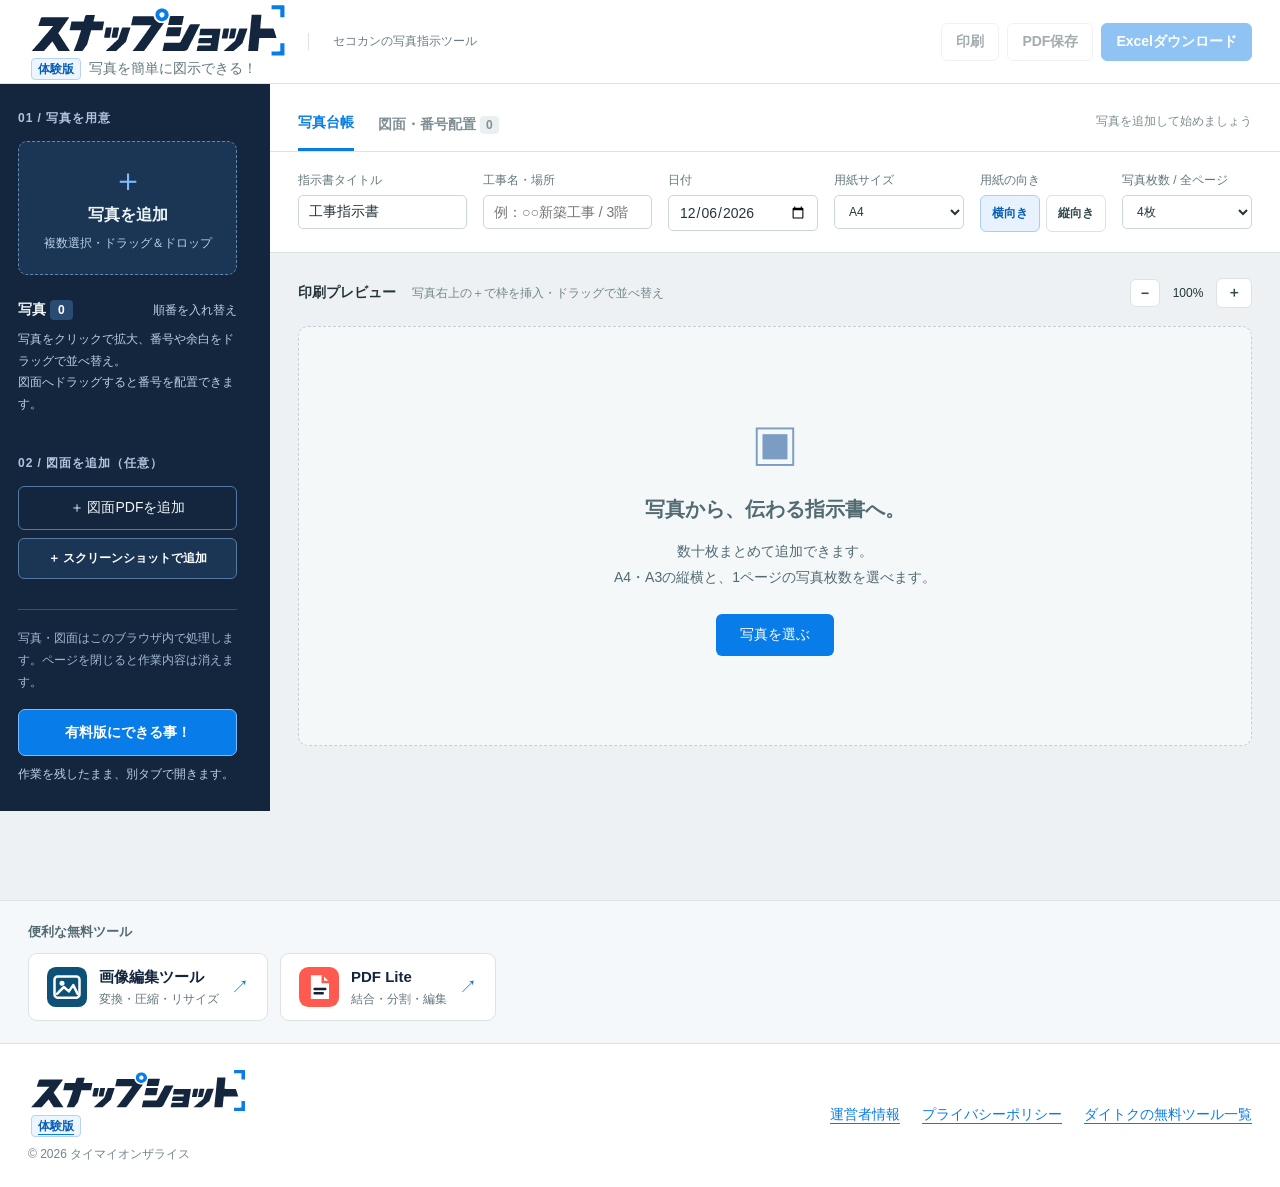
==== index.html @ c5823923 "Add shape preserving rectangle resize in trial photo editor" ====
<!doctype html><html lang="ja"><head><meta charset="UTF-8"><meta name="viewport" content="width=device-width,initial-scale=1"><title>スナップショット体験版 | 写真を簡単に図示できる！</title><meta name="description" content="写真を並べてコメントを記入。図面に写真番号を配置して、現場指示書を印刷・PDF・Excel出力。"><link rel="icon" type="image/svg+xml" href="assets/snapshot-icon.svg?v=20261009"><meta name="theme-color" content="#14263d"><link rel="stylesheet" href="style.css?v=20261116-fixed-shape"><link rel="stylesheet" href="tools-footer.css?v=20261015-tools-links"><link rel="stylesheet" href="shape-fill.css?v=20261016-fill"><script defer src="analytics.js?v=20261031"></script></head><body>
<header><a class="brand-link" href="index.html" aria-label="スナップショット体験版 ホーム"><span class="brand"><img class="brand-logo" src="assets/snapshot-logo.svg" alt="スナップショット" width="260" height="54"><span class="brand-meta"><span class="trial-badge">体験版</span><small>写真を簡単に図示できる！</small></span></span></a><span class="free">セコカンの写真指示ツール</span><div class="exports"><button id="print">印刷</button><button id="pdf-export">PDF保存</button><button id="excel-export" class="primary">Excelダウンロード</button></div></header>
<div class="shell"><aside><div class="step-label">01 / 写真を用意</div><label class="upload"><span class="upload-icon">＋</span><strong>写真を追加</strong><small>複数選択・ドラッグ＆ドロップ</small><input id="photos-input" type="file" accept="image/*" multiple></label><div class="sidebar-line"><strong>写真 <span id="photo-count">0</span></strong><span>順番を入れ替え</span></div><p class="hint">写真をクリックで拡大、番号や余白をドラッグで並べ替え。<br>図面へドラッグすると番号を配置できます。</p><div id="photo-list" class="photo-list"></div><div class="step-label drawing-label">02 / 図面を追加（任意）</div><label class="pdf-upload">＋ 図面PDFを追加<input id="pdf-input" type="file" accept="application/pdf,.pdf" multiple></label><button type="button" id="add-screenshot" class="screenshot-import-button">＋ スクリーンショットで追加</button><div id="drawing-list"></div><p class="privacy">写真・図面はこのブラウザ内で処理します。ページを閉じると作業内容は消えます。</p><div class="paid-sidebar"><a class="paid-link" href="paid.html" target="_blank" rel="noopener" aria-label="有料版にできる事！ 別タブで開きます">有料版にできる事！</a><small>作業を残したまま、別タブで開きます。</small></div></aside>
<main><div class="workspace-top"><div class="tabs"><button class="active" id="tab-photos">写真台帳</button><button id="tab-drawing">図面・番号配置 <span id="drawing-count">0</span></button></div><span id="summary">写真を追加して始めましょう</span></div>
<div class="settings"><label>指示書タイトル<input id="title" value="工事指示書" maxlength="80"></label><label>工事名・場所<input id="project" placeholder="例：○○新築工事 / 3階" maxlength="100"></label><label class="date-field">日付<input id="date" type="date"></label><label class="paper-size-field">用紙サイズ<select id="paper-size"><option value="A4" selected>A4</option><option value="A3">A3</option></select></label><div class="orientation"><span>用紙の向き</span><div><button class="active" data-orientation="landscape">横向き</button><button data-orientation="portrait">縦向き</button></div></div><label class="photo-count-field">写真枚数 / 全ページ<select id="photos-per-page"><option value="1">1枚</option><option value="2">2枚</option><option value="3">3枚</option><option value="4" selected>4枚</option><option value="5">5枚</option><option value="6">6枚</option><option value="7">7枚</option><option value="8">8枚</option><option value="9">9枚</option><option value="10">10枚</option><option value="11">11枚</option><option value="12">12枚</option><option value="13">13枚</option><option value="14">14枚</option><option value="15">15枚</option><option value="16">16枚</option><option value="17">17枚</option><option value="18">18枚</option><option value="19">19枚</option><option value="20">20枚</option></select></label></div>
<section id="photo-workspace"><div class="paper-heading"><strong>印刷プレビュー</strong><span>写真右上の＋で枠を挿入・ドラッグで並べ替え</span><div class="zoom"><button id="zoom-out" aria-label="縮小">−</button><span id="zoom-label">100%</span><button id="zoom-in" aria-label="拡大">＋</button></div></div><div id="papers"></div><section id="comment-summary" class="comment-summary" hidden><div class="comment-summary-title"><h2>写真番号とコメント一覧</h2><span><b id="comment-total">0</b>件 · 印刷・PDF・Excelにも追加されます</span></div><table><thead><tr><th>写真番号</th><th>コメント・指示内容</th><th>配置先図面</th></tr></thead><tbody id="comment-rows"></tbody></table></section></section>
<section id="drawing-workspace" hidden><div class="drawing-tools"><label>図面<select id="drawing-select"></select></label><button type="button" id="drawing-rename">図面名を変更</button><label>色<input type="color" id="color" value="#e44838"></label><label>線幅<select id="stroke"><option value="3">細</option><option value="6" selected>中</option><option value="12">太</option></select></label><div id="tools"><button class="active" data-tool="select">選択・移動</button><button data-tool="number">写真番号</button><button data-tool="number-pin">番号の先端を伸ばす</button><button data-tool="marker">マーカー</button><button data-tool="line">線</button><button data-tool="rect">四角</button><button data-tool="circle">丸</button><button data-tool="text">文字</button><button data-tool="symbol">記号</button></div><label>矢印の先端<select id="arrow-head-size"><option value="small" selected>小</option><option value="medium">中</option><option value="large">大</option></select></label><button id="number-pin-clear" disabled>番号を丸に戻す</button><label>番号サイズ<select id="number-size"><option value="small" selected>小</option><option value="medium">中</option><option value="large">大</option><option value="xlarge">特大</option></select></label><button id="number-size-all" title="この図面の写真番号をすべて選んだサイズと線幅に変更">番号を一括変更</button><button id="rotate-left" title="図面を左に90度回転">↶ 左90°</button><button id="rotate-right" title="図面を右に90度回転">↷ 右90°</button><button id="undo" title="Ctrl+Z">戻す</button><button id="redo" title="Ctrl+Shift+Z">やり直す</button><button id="delete-annotation">選択を削除</button><div class="zoom"><button id="drawing-zoom-out">−</button><span id="drawing-zoom-label">100%</span><button id="drawing-zoom-in">＋</button></div></div><div class="annotation-options"><span id="shape-fill-options" class="shape-fill-options" hidden><label><input id="shape-fill" type="checkbox"> 塗りつぶし（線と同じ色）</label><label>不透明度 <input id="shape-fill-opacity" type="range" min="0" max="100" value="35" step="1"><output id="shape-fill-opacity-value">35%</output></label></span><label id="line-style-label" hidden>線の種類<select id="line-style"><option value="plain">実線</option><option value="arrow" selected>矢印</option><option value="double-arrow">両矢印</option><option value="dots">両端●</option><option value="dashed">点線</option><option value="dashed-arrow">点線矢印</option></select></label><label id="number-option">写真番号<select id="number-select"></select></label><label id="text-option" hidden>文字<input id="annotation-text" placeholder="ここに文字を入力" maxlength="200"></label><label id="symbol-option" hidden>記号<select id="symbol-select"><option>○</option><option>×</option><option>△</option><option>✓</option><option>！</option></select></label><span id="tool-hint">左の写真を図面へドラッグすると番号を配置できます。</span></div><div id="drawing-container"><div class="empty drawing-empty"><span>▧</span><h2>図面と写真をつなぐ</h2><p>PDFを追加すると、写真番号や注記を図面に配置できます。</p><label class="primary inline-upload">図面PDFを追加<input id="pdf-input-empty" type="file" accept="application/pdf,.pdf" multiple></label></div></div></section>
</main></div><section class="related-tools" aria-label="便利な無料ツール"><p class="related-tools-title">便利な無料ツール</p><nav aria-label="画像・PDFツール"><a class="related-tool-link" href="https://noguchi092.github.io/image-tools/" target="_blank" rel="noopener" aria-label="画像編集ツールを別タブで開く"><img src="assets/image-tools-icon.svg" alt="" width="40" height="40"><span><strong>画像編集ツール</strong><small>変換・圧縮・リサイズ</small></span><span class="related-tool-arrow" aria-hidden="true">↗</span></a><a class="related-tool-link" href="https://noguchi092.github.io/pdf-lite/" target="_blank" rel="noopener" aria-label="PDFライトを別タブで開く"><img src="assets/pdf-lite-icon.svg" alt="" width="40" height="40"><span><strong>PDF Lite</strong><small>結合・分割・編集</small></span><span class="related-tool-arrow" aria-hidden="true">↗</span></a></nav></section><footer class="site-footer"><div class="footer-brand"><a class="brand-link" href="index.html" aria-label="スナップショット体験版 ホーム"><span class="brand"><img class="brand-logo" src="assets/snapshot-logo.svg" alt="スナップショット" width="220" height="46"><span class="brand-meta"><span class="trial-badge">体験版</span></span></span></a><small>© 2026 タイマイオンザライス</small></div><nav aria-label="フッターメニュー"><a href="operator.html">運営者情報</a><a href="privacy.html">プライバシーポリシー</a><a href="https://daitoku-inc.com/free-tools.html">ダイトクの無料ツール一覧</a></nav></footer><div id="status" role="status" aria-live="polite"></div><div id="busy" hidden><div><span class="spinner"></span><strong id="busy-text">処理中…</strong></div></div><script src="vendor/jszip.min.js"></script><script src="vendor/pdf-lib.min.js"></script><script type="module" src="app.js?v=20261116-fixed-shape"></script></body></html>
---- style.css ----
:root{font-family:-apple-system,BlinkMacSystemFont,"Segoe UI","Noto Sans JP",sans-serif;color:#24353a;background:#edf1f3;font-size:16px;--blue:#087ce8;--line:#dbe3e5}*{box-sizing:border-box}body{margin:0}button,input,select,textarea{font:inherit}button,label.upload,label.pdf-upload{cursor:pointer}button{border:1px solid var(--line);background:white;border-radius:6px;padding:9px 14px;color:#34494e;font-size:.875rem;font-weight:600;white-space:nowrap}button:hover{border-color:var(--blue);background:#f0f6ff}button:disabled{opacity:.45;cursor:default}.primary{background:var(--blue);color:white;border-color:var(--blue)}.primary:hover{background:#0666c1;color:white}button.active{background:#e8f2ff;color:#075eb4;border-color:#a8cef7}input,select{border:1px solid #ccd7da;border-radius:5px;padding:8px 10px;min-width:0;background:white;color:#24353a}input:focus,textarea:focus,select:focus{outline:2px solid #087ce8;outline-offset:1px}header{height:84px;background:white;border-bottom:1px solid var(--line);display:flex;align-items:center;padding:0 28px;gap:24px}.brand{display:flex;gap:12px;align-items:center;font-size:1.25rem;font-weight:800;white-space:nowrap}.brand small{display:block;font-size:.75rem;color:#7a8a8e;font-weight:500;margin-top:3px;letter-spacing:.1em}.brand-icon{font-size:2.25rem;color:var(--blue)}.free{font-size:.75rem;color:#687d83;border-left:1px solid var(--line);padding-left:24px}.exports{margin-left:auto;display:flex;gap:8px}.shell{display:grid;grid-template-columns:270px minmax(0,1fr);min-height:calc(100vh - 84px)}aside{background:#14263d;color:#ecf5f6;padding:26px 18px}.step-label{font-size:.75rem;letter-spacing:.08em;color:#afc5df;margin-bottom:14px;font-weight:700}.upload{border:1px dashed #6586ae;display:flex;flex-direction:column;align-items:center;padding:22px 10px;border-radius:9px;background:#1b3554;gap:9px}.upload:hover,.upload.dragover{background:#254d77;border-color:#7ebaff}.upload-icon{font-size:2rem;line-height:1;color:#7ebaff}.upload small{font-size:.75rem;color:#bad0e8}input[type=file]{display:none}.sidebar-line{display:flex;align-items:center;justify-content:space-between;margin-top:26px;font-size:.875rem}.sidebar-line span{font-size:.75rem;color:#bad0e8}#photo-count{background:#2b4c72;padding:3px 8px;border-radius:4px;color:#fff}.hint{font-size:.75rem;line-height:1.8;color:#bad0e8;margin:10px 0 14px}.photo-list{display:flex;flex-direction:column;gap:8px;max-height:48vh;overflow:auto}.thumb{display:grid;grid-template-columns:24px 64px 1fr;gap:9px;align-items:center;padding:8px;background:#1c3655;border:1px solid #36577e;border-radius:7px;cursor:grab}.thumb.over{border:2px solid #7ebaff;padding:7px}.thumb.dragging{opacity:.4}.thumb img{width:64px;height:47px;object-fit:cover;border-radius:3px}.thumb-number{font-size:.875rem;font-weight:800;color:#8bc3ff;text-align:center}.thumb-name{font-size:.75rem;overflow:hidden;text-overflow:ellipsis;white-space:nowrap;max-width:98px}.thumb-actions{display:flex;gap:2px;margin-top:6px}.thumb-actions button{padding:1px 5px;border:0;background:#335a85;color:#fff;font-size:.75rem;border-radius:3px}.drawing-label{margin-top:26px}.pdf-upload{display:block;border:1px solid #5579a3;padding:12px;text-align:center;border-radius:6px;font-size:.875rem}#drawing-list{margin-top:10px}.drawing-item{display:flex;align-items:center;gap:6px;margin:8px 0;font-size:.75rem}.drawing-item span{flex:1;overflow:hidden;text-overflow:ellipsis;white-space:nowrap}.drawing-item button{font-size:.75rem;padding:3px 7px;background:#2b4c72;color:#fff;border:0}.privacy{border-top:1px solid #345171;padding-top:18px;color:#a1b9d5;font-size:.75rem;line-height:1.8;margin-top:30px}main{min-width:0}.workspace-top{padding:18px 28px 0;background:#fff;display:flex;align-items:center;justify-content:space-between;border-bottom:1px solid var(--line)}.tabs{display:flex;gap:24px}.tabs button{padding:12px 0 16px;border:0;border-radius:0;color:#819095;background:transparent}.tabs button.active{color:var(--blue);border-bottom:3px solid var(--blue)}.tabs span{background:#eaf0f1;border-radius:4px;padding:2px 6px;font-size:.75rem}#summary{font-size:.75rem;color:#7c8d91;padding-bottom:10px}.settings{padding:20px 28px;background:white;display:flex;flex-wrap:wrap;gap:16px;border-bottom:1px solid var(--line)}.settings label{display:flex;flex-direction:column;gap:6px;font-size:.75rem;color:#63777d;flex:1;min-width:150px}.settings input{width:100%;font-size:.875rem}.settings .date-field{flex:.6}.orientation{font-size:.75rem;color:#63777d;display:flex;flex-direction:column;gap:6px}.orientation div{display:flex;gap:6px}.orientation button{font-size:.75rem;padding:9px 11px}.paper-heading{margin:25px 28px 18px;display:flex;align-items:center;gap:16px;font-size:.875rem}.paper-heading>span{font-size:.75rem;color:#71858b}.zoom{margin-left:auto;display:flex;align-items:center;gap:8px}.zoom button{padding:5px 10px}.zoom span{font-size:.75rem;min-width:40px;text-align:center}#papers{padding:0 28px 40px;overflow:auto}.paper-wrap{margin-bottom:26px;max-width:100%}.paper-meta{display:flex;justify-content:space-between;font-size:.75rem;color:#70838a;margin-bottom:8px}.paper{width:100%;aspect-ratio:297/210;background:white;box-shadow:0 3px 15px #12343e13;padding:3.2%;display:flex;flex-direction:column;border:1px solid #e1e6e8;container-type:inline-size}.paper.portrait{aspect-ratio:210/297;width:72%;margin:auto;padding:3.2%}.paper-title{font-size:2.1cqw;font-weight:700;color:#14263d;border-bottom:2px solid #294969;padding-bottom:1.5cqw;display:flex;align-items:center;justify-content:space-between;gap:8px}.paper-title small{font-size:1.2cqw;font-weight:400}.paper-sub{font-size:1.3cqw;color:#6d7b80;display:flex;justify-content:space-between;padding:1cqw 0 1.4cqw}.photo-grid{flex:1;min-height:0;display:grid;grid-template-columns:1fr 1fr;grid-template-rows:1fr 1fr;gap:1.8cqw}.photo-cell{border:1px solid #cad4d8;min-height:0;display:flex;flex-direction:column;overflow:hidden}.image-box{position:relative;flex:1;min-height:0;background:#f5f7f8;display:flex;align-items:center;justify-content:center}.image-box img{width:100%;height:100%;position:absolute;object-fit:contain}.badge{position:absolute;top:1cqw;left:1cqw;background:#087ce8;color:white;font-weight:700;font-size:1.5cqw;padding:.4cqw .8cqw;border-radius:3px;z-index:1}.comment{border:0;border-top:1px solid #d6dfe2;resize:none;width:100%;height:7.5cqw;flex-shrink:0;font-size:1.35cqw;padding:1cqw;line-height:1.65;color:#24353a;background:white;border-radius:0}.comment::placeholder{color:#acb8bc}.portrait .photo-grid{grid-template-columns:1fr;grid-template-rows:repeat(3,1fr);gap:2.5cqw}.portrait .photo-cell{flex-direction:row}.portrait .image-box{width:63%;flex:none}.portrait .comment{width:37%;height:100%;border-top:0;border-left:1px solid #d6dfe2;font-size:1.8cqw;padding:1.5cqw}.portrait .paper-title{font-size:2.9cqw}.portrait .paper-title small,.portrait .paper-sub{font-size:1.8cqw}.portrait .badge{font-size:2cqw}.paper-footer{font-size:1.05cqw;color:#87969b;display:flex;justify-content:space-between;padding-top:1cqw}.empty{min-height:420px;display:flex;flex-direction:column;justify-content:center;align-items:center;text-align:center;border:1px dashed #c1d0d4;border-radius:10px;background:#f5f8f9;color:#526a72;gap:8px;padding:28px}.empty>span{font-size:3rem;color:#7b9dc4}.empty h2{font-size:1.25rem;margin:8px}.empty p{font-size:.875rem;line-height:1.8;max-width:400px;margin:0 0 16px}.inline-upload{display:inline-block;border-radius:6px;font-size:.875rem;padding:12px 24px;cursor:pointer}.drawing-tools{padding:16px 24px;display:flex;align-items:center;flex-wrap:wrap;gap:8px;background:#f9fbfc;border-bottom:1px solid var(--line)}.drawing-tools label{font-size:.75rem;display:flex;gap:6px;align-items:center}.drawing-tools select{max-width:160px}.drawing-tools input[type=color]{width:38px;height:34px;padding:3px}#tools{display:flex;gap:4px;flex-wrap:wrap}#tools button{padding:8px 10px;font-size:.75rem}.annotation-options{padding:12px 24px;display:flex;align-items:center;gap:16px;background:white;font-size:.875rem}.annotation-options label{display:flex;align-items:center;gap:8px}.annotation-options [hidden]{display:none}.annotation-options span{color:#6e838a;font-size:.75rem}#drawing-container{padding:24px;overflow:auto;min-height:440px}.drawing-stage{position:relative;box-shadow:0 4px 20px #102e3a20;background:#fff;touch-action:none}.drawing-stage canvas{display:block;width:100%;height:100%}.drawing-stage svg{position:absolute;inset:0;width:100%;height:100%;touch-action:none}.annotation.selected{filter:drop-shadow(0 0 4px #09f)}#status{position:fixed;bottom:24px;left:50%;transform:translateX(-50%);background:#14263d;color:white;padding:12px 20px;border-radius:8px;box-shadow:0 4px 20px #0002;z-index:99;display:none;font-size:.875rem}#busy{position:fixed;inset:0;background:#14263d66;z-index:100;display:flex;align-items:center;justify-content:center}#busy[hidden]{display:none}#busy>div{padding:26px 38px;background:white;display:flex;align-items:center;gap:16px;border-radius:12px}.spinner{width:24px;height:24px;border:3px solid #dbeaff;border-top-color:#087ce8;border-radius:50%;animation:spin 1s linear infinite}@keyframes spin{to{transform:rotate(360deg)}}[hidden]{display:none!important}:focus-visible{outline:2px solid #087ce8;outline-offset:3px}@media(max-width:1100px){header{padding:0 18px;gap:10px}.free{display:none}.shell{grid-template-columns:220px minmax(0,1fr)}.workspace-top{padding-left:20px;padding-right:20px}#summary{display:none}.settings{padding:18px 20px}.paper-heading{margin-left:20px;margin-right:20px}.paper-heading>span{display:none}#papers{padding-left:20px;padding-right:20px}.thumb{grid-template-columns:20px 54px 1fr;gap:6px}.thumb img{width:54px}.thumb-name{max-width:74px}}@media(max-width:720px){header{height:auto;min-height:76px;flex-wrap:wrap;padding:14px 16px}.brand{font-size:1.1rem}.brand small{font-size:.75rem}.exports{width:100%;margin:0}.exports button{flex:1;font-size:.75rem;padding:10px 7px}.shell{display:block}aside{padding:18px}.step-label{margin-bottom:10px}.upload{padding:12px;display:grid;grid-template-columns:24px 1fr}.upload small{grid-column:2}.upload-icon{grid-row:1/3}.sidebar-line{margin-top:16px}.hint{margin-bottom:10px}.photo-list{flex-direction:row;overflow:auto;max-height:none}.thumb{display:block;min-width:100px;width:100px;position:relative}.thumb img{width:82px;height:58px}.thumb-number{position:absolute;top:8px;left:8px;background:#087ce8;color:white;min-width:22px;border-radius:3px}.thumb-name{max-width:82px;margin-top:6px}.drawing-label{margin-top:18px}.privacy{margin:14px 0 0;padding-top:12px}.workspace-top{padding:8px 16px 0}.tabs{gap:20px}.settings{padding:16px;gap:12px}.settings label{min-width:130px}.orientation{width:100%}.paper-heading{margin:18px 16px}.paper.portrait{width:100%}#papers{padding:0 12px 24px}.paper-wrap{min-width:480px}.empty{min-height:280px}.drawing-tools{padding:12px}.annotation-options{padding:12px;flex-wrap:wrap}#drawing-container{padding:12px}.settings input{font-size:16px}}

.site-footer{background:#fff;border-top:1px solid var(--line);padding:24px 28px;display:flex;align-items:center;justify-content:space-between;gap:20px;font-size:.875rem}.site-footer strong{display:block}.site-footer small{display:block;color:#73858b;font-size:.75rem;margin-top:6px}.site-footer nav{display:flex;flex-wrap:wrap;gap:22px}.site-footer a,.plain-card a{color:#087ce8;text-decoration:underline;text-underline-offset:4px}.info-header{height:auto;min-height:84px;justify-content:space-between;flex-wrap:wrap;padding:20px 28px}.info-header>a{color:#24353a;text-decoration:none;font-weight:700}.info-header nav{display:flex;gap:20px;font-size:.875rem}.info-header nav a{color:#087ce8}.plain-page{max-width:860px;margin:40px auto;padding:0 20px;min-height:65vh}.plain-card{background:white;border:1px solid var(--line);border-radius:10px;padding:36px;line-height:1.9}.plain-card h1{font-size:1.75rem;margin-top:0}.plain-card h2{font-size:1.2rem;margin-top:28px}.plain-card p{margin:14px 0}.plain-card dl>div{display:grid;grid-template-columns:150px 1fr;gap:20px;padding:16px 0;border-bottom:1px solid var(--line)}.plain-card dt{font-weight:700}.plain-card dd{margin:0;overflow-wrap:anywhere}@media(max-width:720px){.site-footer{padding:22px 18px;flex-direction:column;align-items:flex-start}.site-footer nav{gap:14px}.plain-card{padding:24px}.plain-card dl>div{grid-template-columns:1fr;gap:4px}.info-header{padding:18px;gap:14px}}

.image-box[draggable=true]{cursor:grab}.image-box[draggable=true]:active{cursor:grabbing}.photo-drop-target{outline:3px dashed #087ce8;outline-offset:-3px;box-shadow:inset 0 0 0 6px #08a59922}.photo-dragging{opacity:.4}.photo-drag-ghost{position:fixed;z-index:95;pointer-events:none;width:160px;height:105px;transform:translate(-50%,-50%);border:2px solid #087ce8;border-radius:6px;background:white;box-shadow:0 6px 22px #0004;opacity:.9}.photo-drag-ghost img{width:100%;height:100%;object-fit:contain}.photo-drag-ghost span{position:absolute;top:5px;left:5px;padding:3px 8px;color:white;background:#087ce8;border-radius:3px;font-size:14px;font-weight:700}

.paper-qr{display:flex;align-items:center;gap:1cqw}.paper-qr img{width:6cqw;height:6cqw;image-rendering:pixelated}.paper-footer{align-items:center;padding-top:1cqw;min-height:7cqw}.paper.portrait .paper-qr img{width:8cqw;height:8cqw}.paper.portrait .paper-footer{font-size:1.5cqw;min-height:9cqw}.comment-summary{margin:0 28px 32px;background:white;border:1px solid var(--line);border-radius:8px;overflow:hidden}.comment-summary-title{padding:18px 20px;display:flex;align-items:center;justify-content:space-between;gap:12px;border-bottom:1px solid var(--line);flex-wrap:wrap}.comment-summary h2{font-size:1rem;margin:0}.comment-summary-title span{font-size:.75rem;color:#70838a}.comment-summary table{width:100%;border-collapse:collapse;font-size:.875rem}.comment-summary th,.comment-summary td{text-align:left;padding:14px 20px;border-bottom:1px solid var(--line);vertical-align:top}.comment-summary th{background:#f0f6ff;color:#526b73}.comment-summary th:first-child{width:110px}.comment-summary td:first-child{font-weight:700;color:#087ce8}.comment-summary td:last-child{white-space:pre-wrap;overflow-wrap:anywhere}@media(max-width:720px){.comment-summary{margin:0 12px 24px}.comment-summary th,.comment-summary td{padding:12px}.comment-summary th:first-child{width:85px}}
.photo-edit-button{position:absolute;right:8px;top:8px;z-index:2;background:white;box-shadow:0 2px 8px #0003;font-size:12px;padding:6px 12px;cursor:pointer}.photo-editor{width:min(1200px,96vw);max-height:94vh;padding:0;border:0;border-radius:12px;color:#14263d;box-shadow:0 20px 80px #0005}.photo-editor::backdrop{background:#14263dbb}.photo-editor-head{display:flex;align-items:center;gap:12px;padding:16px 20px;border-bottom:1px solid #d6e3e5}.photo-editor-head strong{margin-right:auto;overflow-wrap:anywhere}.photo-editor-tools{display:flex;gap:6px;flex-wrap:wrap;align-items:center;padding:12px 20px;background:#f3f7fd}.photo-editor-tools label{display:flex;align-items:center;gap:5px;font-size:13px}.photo-editor-tools input[type=color]{width:36px;height:32px;padding:2px}.photo-editor-tools .active{background:#087ce8;color:white;border-color:#087ce8}.photo-editor-options{padding:10px 20px;font-size:13px;display:flex;gap:14px;align-items:center;flex-wrap:wrap}.photo-editor-options [hidden]{display:none}.photo-editor-options input{padding:6px;border:1px solid #c8d4d8;border-radius:4px}.photo-editor-viewport{padding:16px;background:#dce5e8;overflow:auto}.photo-editor-stage{position:relative;margin:auto;background:white;line-height:0}.photo-editor-stage img{width:100%;height:100%;display:block}.photo-editor-stage svg{position:absolute;inset:0;width:100%;height:100%;touch-action:none;cursor:crosshair}.photo-editor-stage .selected{filter:drop-shadow(0 0 3px #047eff);stroke-dasharray:8 4}.photo-editor-note{margin:0;padding:12px 20px;font-size:12px;color:#657b82}@media(max-width:720px){.photo-editor-head{padding:12px;gap:6px;font-size:13px}.photo-editor-head button{padding:8px}.photo-editor-tools{padding:10px;gap:5px}.photo-editor-tools button{font-size:12px;padding:7px}.photo-editor-viewport{padding:8px}.photo-editor-options{padding:10px}.photo-editor-stage{min-width:240px}}

.photo-paper-actions{position:absolute;right:8px;top:8px;z-index:2;display:flex;gap:5px}.photo-paper-actions .photo-edit-button{position:static}.photo-remove-button{padding:4px 10px;min-width:32px;font-size:20px;color:#b53c34;background:white;box-shadow:0 2px 8px #0003;line-height:1}.photo-remove-button:hover{background:#fff0ee;border-color:#d9685d}.photo-add-button{display:flex;flex-direction:column;align-items:center;justify-content:center;gap:6px;padding:14px 22px;border:1px dashed #84b7ec;color:#087ce8;background:#eef5ff;max-width:90%;box-shadow:none}.photo-add-button>span{font-size:36px;line-height:1}.photo-add-button small{font-size:12px}.photo-add-button:hover{background:#dfedff}#status button{margin-left:14px;padding:5px 12px;font-size:12px;color:#087ce8}@media(max-width:720px){.photo-paper-actions{right:5px;top:5px;gap:3px}.photo-paper-actions .photo-edit-button{padding:5px 8px}.photo-remove-button{padding:4px 8px}.photo-add-button{padding:10px 16px}.photo-add-button>span{font-size:28px}}

.settings .paper-size-field,.settings .photo-count-field{flex:0 0 130px;min-width:110px}.paper .photo-grid{gap:1.4cqw}.paper .photo-cell{min-width:0}.paper.landscape .comment{height:auto;flex:0 0 28%;min-height:0;font-size:calc(1.35cqw * var(--paper-scale,1));padding:calc(1cqw * var(--paper-scale,1))}.paper.portrait .comment{font-size:calc(1.8cqw * var(--paper-scale,1));padding:calc(1.5cqw * var(--paper-scale,1))}.paper.a3 .paper-title{font-size:calc(2.1cqw * var(--paper-scale))}.paper.a3.portrait .paper-title{font-size:calc(2.9cqw * var(--paper-scale))}.paper.a3 .paper-title small,.paper.a3 .paper-sub{font-size:calc(1.3cqw * var(--paper-scale))}.paper.a3.portrait .paper-title small,.paper.a3.portrait .paper-sub{font-size:calc(1.8cqw * var(--paper-scale))}.paper.a3 .badge{font-size:calc(1.5cqw * var(--paper-scale))}.paper.a3.portrait .badge{font-size:calc(2cqw * var(--paper-scale))}.paper.a3 .paper-qr img{width:4.3cqw;height:4.3cqw}.paper.a3.portrait .paper-qr img{width:5.7cqw;height:5.7cqw}.paper.a3 .paper-footer{min-height:5cqw}.paper.a3.portrait .paper-footer{min-height:6.5cqw}.paper[style*="--grid-cols: 4"] .photo-paper-actions{right:4px;top:4px;gap:2px}.paper[style*="--grid-cols: 4"] .photo-edit-button{padding:4px 6px;font-size:10px}.paper[style*="--grid-cols: 4"] .photo-remove-button{padding:3px 5px;min-width:24px;font-size:17px}.photo-add-button{max-height:90%;padding:8px 12px;gap:3px}.photo-add-button>span{font-size:26px}.photo-add-button small{font-size:10px}

.blank-cell .image-box{background:white;flex:1;width:100%}.blank-label{font-size:1.3cqw;color:#b3bfc2}.blank-remove{position:absolute;right:5px;top:5px;padding:3px 8px;color:#c35750}.photo-insert-blank{padding:3px 7px!important;color:#087ce8}.photo-editor-tools>label,.drawing-tools>label:has(#color),.drawing-tools>label:has(#stroke){background:#eaf3ff;padding:4px 6px;border-radius:5px}.paper-heading{flex-wrap:wrap}.blank-cell .photo-add-button{background:white}

.photo-paper-actions .photo-insert-blank{display:flex;align-items:center;gap:3px;background:#087ce8;color:white;border-color:#087ce8;box-shadow:0 2px 8px #0002;font-size:12px;line-height:1.2}.photo-paper-actions .photo-insert-blank:hover{background:#0666c1}.photo-insert-blank>span:first-child{font-size:20px;font-weight:700}.paper[style*="--grid-cols: 4"] .photo-insert-blank .slot-label{display:none}

.photo-preview{width:min(1040px,94vw);max-height:94vh;padding:0;border:0;border-radius:12px;color:#24353a;box-shadow:0 16px 70px #0005}.photo-preview::backdrop{background:#14263db3}.photo-preview-head{display:flex;align-items:center;justify-content:space-between;gap:16px;padding:18px 22px;border-bottom:1px solid #dbe3e5}.photo-preview-head strong{font-size:20px}.photo-preview-head small{display:block;color:#63777d;margin-top:5px;overflow-wrap:anywhere}.photo-preview-image{background:#edf1f3;padding:16px;display:flex;justify-content:center}.photo-preview-image img{display:block;max-width:100%;max-height:68vh;object-fit:contain}.photo-preview-comment{margin:0;padding:18px 22px;white-space:pre-wrap;overflow-wrap:anywhere;line-height:1.7}.thumb img[role=button]{cursor:zoom-in}.thumb img[role=button]:focus-visible{outline:3px solid #7ebaff;outline-offset:3px}

.color-palette{display:flex;align-items:center;gap:4px;flex-wrap:wrap}.color-palette .color-swatch{width:24px;height:24px;min-width:24px;padding:0;border:1px solid #94a5aa;border-radius:4px;box-shadow:inset 0 0 0 1px #fff5}.color-palette .color-swatch:hover{outline:2px solid #087ce8;outline-offset:1px}.color-palette .color-swatch:focus-visible{outline:3px solid #087ce8;outline-offset:2px}

/* Snapshot logo and home navigation */
.brand-link{display:block;flex-shrink:0;color:#14263d;text-decoration:none;border-radius:4px}.brand-link:focus-visible{outline:2px solid #087ce8;outline-offset:4px}.brand{display:flex;flex-direction:column;align-items:flex-start;gap:0;width:260px;white-space:normal}.brand-logo{display:block;width:100%;height:auto;flex-shrink:0}.brand-meta{display:flex;align-items:center;gap:8px;width:100%;padding-left:3px}.brand .brand-meta small{display:inline;font-size:14px;letter-spacing:0;white-space:nowrap;margin:0;color:#63777d;font-weight:500}.trial-badge{display:inline-flex;align-items:center;border:1px solid #b5d3f7;background:#edf5ff;color:#075eb4;border-radius:4px;font-size:12px;font-weight:700;line-height:1;padding:4px 6px}.site-footer .brand{width:220px}.footer-brand>small{margin-top:9px}.site-footer .brand-meta{padding-top:2px}header{gap:20px}
@media(max-width:1250px){.free{display:none}}
@media(max-width:720px){header{padding-top:10px;padding-bottom:12px}.brand{width:250px}.brand .brand-meta small{font-size:14px}.info-header .brand-link{max-width:100%}.site-footer .brand{width:210px}}
@media print{.brand{display:none}}

/* Keep photo sources within reach while scrolling long drawings. */
@media screen and (min-width:721px){
 .shell>aside{position:sticky;top:0;align-self:start;max-height:100vh;max-height:100dvh;overflow-y:auto;scrollbar-gutter:stable;scrollbar-color:#6586ae #14263d}
 .shell>aside .photo-list{max-height:clamp(160px,calc(100vh - 340px),48vh);max-height:clamp(160px,calc(100dvh - 340px),48dvh);overflow-y:auto;scrollbar-gutter:stable;overscroll-behavior-y:contain}
}

/* Paid edition information */
.paid-sidebar{margin-top:16px}.paid-link{display:block;padding:12px 10px;text-align:center;border:1px solid #7ebaff;border-radius:7px;color:#fff;background:#087ce8;font-size:14px;font-weight:700;text-decoration:none;line-height:1.5}.paid-link:hover{background:#0666c1;border-color:#b5d7ff}.paid-link:focus-visible{outline:3px solid #b5d7ff;outline-offset:3px}.paid-sidebar>small{display:block;font-size:12px;line-height:1.7;color:#bad0e8;margin-top:8px}.paid-page{max-width:1000px}.paid-intro{border-top:4px solid #087ce8}.paid-status{display:inline-block;padding:5px 10px;border-radius:5px;background:#e8f2ff;color:#075eb4;font-size:14px;font-weight:700}.paid-intro h1{margin-top:18px;margin-bottom:12px}.paid-intro p{font-size:16px;color:#526a72}.trial-features{margin-top:32px}.trial-features>h2{font-size:22px;margin:0 0 18px;color:#14263d}.feature-grid{display:grid;grid-template-columns:repeat(3,minmax(0,1fr));gap:16px}.feature-card{padding:24px;background:white;border:1px solid var(--line);border-radius:9px}.feature-number{font-size:14px;font-weight:700;color:#087ce8}.feature-card h3{font-size:18px;line-height:1.6;color:#14263d;margin:12px 0}.feature-card p{font-size:16px;line-height:1.85;color:#526a72;margin:0}.trial-storage-note{font-size:14px;line-height:1.8;color:#63777d;margin:18px 0}.paid-return{margin:28px 0 40px}.page-button{display:inline-block;padding:12px 22px;border-radius:6px;background:#087ce8;color:white;text-decoration:none;font-size:16px;font-weight:700}.page-button:hover{background:#0666c1}.paid-return p{font-size:14px;color:#63777d;line-height:1.8}@media(max-width:720px){.feature-grid{grid-template-columns:1fr}.paid-page{margin-top:24px}.paid-intro h1{font-size:25px}.feature-card{padding:22px}.paid-sidebar{margin-top:14px}}

/* Free and paid edition comparison */
.plan-comparison{margin-top:34px}.plan-comparison>h2{font-size:22px;color:#14263d;margin:0 0 18px}.comparison-wrap{background:white;border:1px solid var(--line);border-radius:9px;overflow:hidden}.comparison-table{width:100%;border-collapse:collapse;table-layout:fixed;font-size:16px;line-height:1.7}.comparison-table caption{padding:16px 20px;text-align:left;font-size:14px;color:#63777d;background:white}.comparison-table th,.comparison-table td{padding:16px 20px;border-top:1px solid var(--line);text-align:left;vertical-align:middle;overflow-wrap:anywhere}.comparison-table thead th{color:#14263d;background:#f1f5f9;font-weight:700}.comparison-table th:first-child{width:34%}.comparison-table thead th:last-child{background:#14263d;color:white}.comparison-table th small{display:block;font-size:14px;font-weight:500;margin-top:3px}.comparison-table tbody td:last-child{background:#f0f6ff;color:#075eb4}.comparison-table .paid-difference th{color:#14263d}.comparison-table strong{font-weight:700}.paid-availability{font-size:14px;line-height:1.8;color:#526a72;padding:14px 18px;background:#e8f2ff;border-radius:6px}@media(max-width:720px){.comparison-table{font-size:14px}.comparison-table th,.comparison-table td{padding:12px 9px}.comparison-table th:first-child{width:30%}.comparison-table caption{padding:14px 12px}.comparison-table th small{font-size:12px}.plan-comparison>h2{font-size:21px}}

.photo-page-controls{display:flex;align-items:center;gap:8px;flex-wrap:wrap}.photo-page-controls label{display:flex;align-items:center;gap:6px}.photo-page-controls select,.photo-page-controls button{font-size:12px;padding:5px 8px}.paper-meta{flex-wrap:wrap;gap:10px}.photo-cell .image-box>img{cursor:pointer}.badge[draggable=true],.thumb-number[draggable=true]{cursor:grab;user-select:none;touch-action:none}.badge[draggable=true]:active,.thumb-number[draggable=true]:active{cursor:grabbing}.photo-cell .badge{z-index:3;padding:6px 10px;min-width:30px;min-height:28px;display:flex;align-items:center;justify-content:center}@media print{.photo-page-controls{display:none!important}}

.thumb[draggable=true],.photo-cell[draggable=true]{cursor:grab}.thumb[draggable=true]:active,.photo-cell[draggable=true]:active{cursor:grabbing}.thumb img,.photo-cell .image-box>img{cursor:pointer}.photo-cell .image-box>img{width:auto;height:auto;max-width:100%;max-height:100%;left:50%;top:50%;transform:translate(-50%,-50%)}.thumb-number,.thumb-name,.photo-cell .badge,.instruction-author,.instruction-fields small,.instruction-comment small{touch-action:none;user-select:none}.thumb button,.photo-cell button,.photo-cell select{cursor:pointer}.photo-cell textarea,.photo-cell input{cursor:text;user-select:text;touch-action:auto}

.number-tip-handle{cursor:crosshair;filter:none;stroke-dasharray:none}

/* Common larger photo layout; preserve the whole image. */
.paper{padding:2%}
.paper .paper-title{padding-bottom:.65cqw}
.paper .paper-sub{padding:.55cqw 0 .7cqw}
.paper .photo-grid{gap:.8cqw}
.paper .photo-cell:not(.blank-cell){display:grid!important;grid-template-columns:76% 24%;grid-template-rows:60% 40%;min-height:0}
.paper .photo-cell:not(.blank-cell)>.image-box{grid-column:1;grid-row:1/-1;width:100%!important;height:100%;min-height:0;background:white;overflow:hidden}
.paper .photo-cell>.comment{grid-column:2;grid-row:1/-1;width:100%;height:100%;min-height:0;border:0;border-left:1px solid #c8d4d8;border-radius:0;padding:5px;resize:none;font-size:clamp(9px,1.1cqw,15px);line-height:1.4}

.paper.portrait{padding:2%}.paper .paper-footer{padding-top:.5cqw}.paper .paper-qr img{width:4cqw;height:4cqw}

.screenshot-import-button{display:block;width:100%;margin-top:8px;background:#1b3554;color:white;border-color:#5579a3;font-size:12px;padding:11px 5px}.screenshot-import-button:hover{background:#254d77;color:white}
.screenshot-dialog{width:min(680px,94vw);max-height:92vh;overflow:auto;border:0;border-radius:10px;padding:22px;color:#14263d}.screenshot-dialog::backdrop{background:#14263daa}.screenshot-dialog form{display:grid;gap:12px}.screenshot-dialog h2,.screenshot-dialog p{margin:0}.screenshot-dialog p{font-size:13px;line-height:1.7}.screenshot-dialog label{display:grid;gap:5px;font-size:13px}.screenshot-dialog input[type=file]{display:block;max-width:100%}.screenshot-paste{border:2px dashed #7cadd7;border-radius:6px;padding:20px;min-height:90px;font-size:14px;line-height:1.7;cursor:text;background:#f5faff}.screenshot-paste:empty::before{content:attr(data-placeholder);color:#526376;pointer-events:none}.screenshot-paste:focus{outline:2px solid #087ce8}.screenshot-preview{width:100%;max-height:45vh;object-fit:contain;background:#edf1f3}.screenshot-preview[hidden]{display:none}.screenshot-actions{display:flex;gap:8px;justify-content:flex-end}.screenshot-status{color:#526376}.drawing-item .drawing-rename{white-space:nowrap;font-size:10px;padding:3px}


/* Paid comparison page legibility fix (2026-10-15) */
.paid-page .paid-intro p,
.paid-page .feature-card p,
.paid-page .trial-storage-note,
.paid-page .paid-availability,
.paid-page .paid-return p{
  color:#334155;
}
.paid-page .paid-intro p{line-height:1.85}
.paid-page .paid-intro a.page-button,
.paid-page .paid-return a.page-button{
  display:inline-flex;
  align-items:center;
  justify-content:center;
  max-width:100%;
  padding:13px 22px;
  border:1px solid #087ce8;
  border-radius:8px;
  background:#087ce8;
  color:#fff;
  text-decoration:none;
  text-align:center;
  font-size:16px;
  font-weight:750;
  line-height:1.5;
  box-shadow:0 2px 5px rgba(8,124,232,.15);
}
.paid-page .paid-intro a.page-button:hover,
.paid-page .paid-return a.page-button:hover{
  background:#075eb4;
  border-color:#075eb4;
  color:#fff;
  text-decoration:none;
}
.paid-page .paid-intro a.page-button:focus-visible,
.paid-page .paid-return a.page-button:focus-visible{
  outline:3px solid #14263d;
  outline-offset:3px;
}
@media(max-width:720px){
  .paid-page .paid-intro a.page-button,
  .paid-page .paid-return a.page-button{width:100%}
}

.photo-editor-stage{position:relative}.photo-inline-text{position:absolute;z-index:5;transform:translateY(-.85em);font-family:sans-serif;font-weight:bold;line-height:1.2;width:18em;min-width:80px;padding:0 2px;border:1px dashed #087ce8;border-radius:0;background:#ffffffdf}.photo-editor-options #photo-font-size{width:80px}

.photo-line-picker{display:flex;flex-wrap:wrap;gap:8px;align-items:center}.photo-line-picker[hidden]{display:none!important}.photo-line-picker button{width:70px;height:48px;padding:6px;color:#253e58;background:#fff;border:1px solid #bacbdc;border-radius:8px}.photo-line-picker button svg{width:100%;height:100%;display:block;pointer-events:none}.photo-line-picker button[aria-pressed="true"]{background:#e5f2ff;border:2px solid #087ce8;color:#0870cd}.photo-line-picker button:focus-visible{outline:3px solid #69aff1;outline-offset:2px}.photo-editor #photo-line-label[hidden]{display:none!important}

#photo-object-rotation{display:flex;align-items:center;flex-wrap:wrap;gap:6px}#photo-object-rotation[hidden]{display:none!important}#photo-object-rotation label{display:flex;align-items:center;gap:4px}#photo-object-angle{width:76px}

.photo-rotation-handle{cursor:grab;touch-action:none}.photo-rotation-handle:active{cursor:grabbing}.photo-rotation-handle:focus-visible circle{stroke:#064c91;stroke-width:3}.photo-object-selection{cursor:move}.photo-editor-stage>svg{touch-action:none}

.photo-resize-handle{touch-action:none}.photo-resize-handle:hover rect{fill:#d8eaff;stroke:#064c91}
---- tools-footer.css ----
.related-tools{padding:22px 28px;background:#f5f8fb;border-top:1px solid #dbe3e5}.related-tools-title{margin:0 0 12px;font-size:13px;font-weight:700;color:#526a72}.related-tools nav{display:flex;flex-wrap:wrap;gap:12px}.related-tool-link{display:flex;align-items:center;gap:12px;padding:12px 18px;border:1px solid #dbe3e5;border-radius:9px;background:white;text-decoration:none;color:#14263d;min-width:210px}.related-tool-link:hover{border-color:#087ce8;background:#edf5ff}.related-tool-link:focus-visible{outline:3px solid #087ce8;outline-offset:3px}.related-tool-link img{width:40px;height:40px;flex-shrink:0}.related-tool-link strong{display:block;font-size:15px;line-height:1.5}.related-tool-link small{display:block;margin-top:2px;font-size:12px;color:#63777d}.related-tool-arrow{margin-left:auto;color:#087ce8;font-size:18px}@media(max-width:720px){.related-tools{padding:20px 18px}.related-tool-link{flex:1 1 210px}}@media print{.related-tools{display:none!important}}
---- shape-fill.css ----
.shape-fill-options{display:flex;align-items:center;flex-wrap:wrap;gap:12px;padding:6px 10px;border:1px solid #c9d8e7;border-radius:6px;background:#f0f6ff}.shape-fill-options label{display:flex;align-items:center;gap:6px;font-size:12px;color:#24353a}.shape-fill-options input[type=checkbox]{min-width:0;width:16px;height:16px;padding:0}.shape-fill-options input[type=range]{width:110px;min-width:80px;padding:0;accent-color:#087ce8}.shape-fill-options output{min-width:36px;font-size:12px;color:#24353a}.shape-fill-options input:disabled{opacity:.45}.shape-fill-options[hidden]{display:none!important}
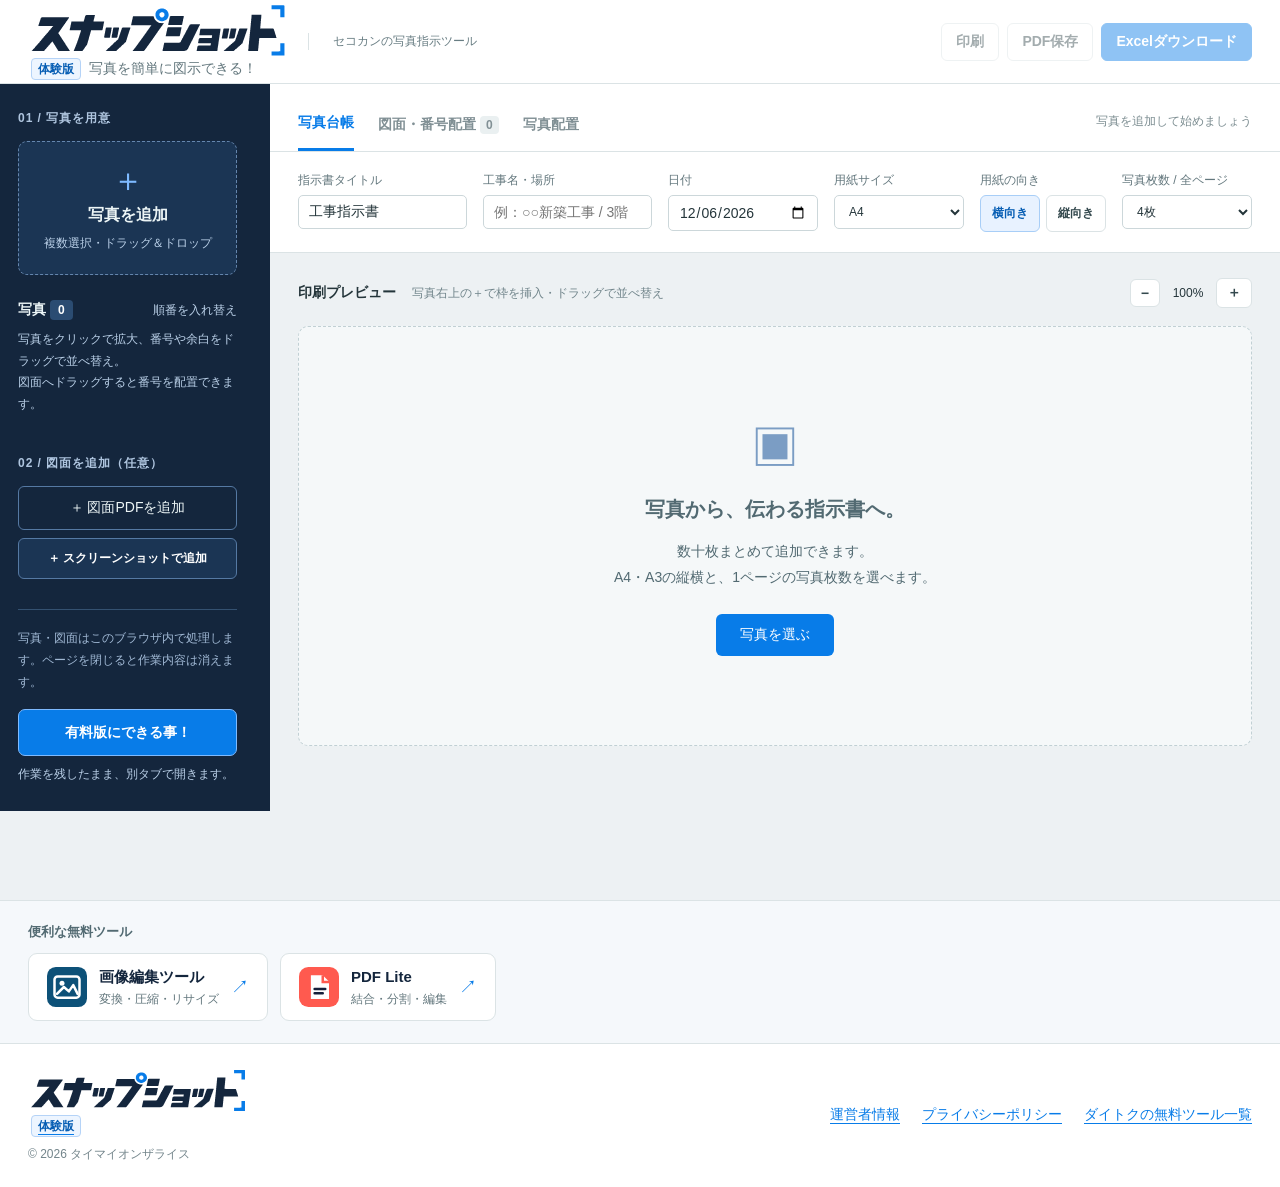
==== commit f00ec853: "Add Pro style photo placement and callout leaders to trial drawings" ====
--- a/index.html
+++ b/index.html
@@ -1,8 +1,8 @@
-<!doctype html><html lang="ja"><head><meta charset="UTF-8"><meta name="viewport" content="width=device-width,initial-scale=1"><title>スナップショット体験版 | 写真を簡単に図示できる！</title><meta name="description" content="写真を並べてコメントを記入。図面に写真番号を配置して、現場指示書を印刷・PDF・Excel出力。"><link rel="icon" type="image/svg+xml" href="assets/snapshot-icon.svg?v=20261009"><meta name="theme-color" content="#14263d"><link rel="stylesheet" href="style.css?v=20261116-fixed-shape"><link rel="stylesheet" href="tools-footer.css?v=20261015-tools-links"><link rel="stylesheet" href="shape-fill.css?v=20261016-fill"><script defer src="analytics.js?v=20261031"></script></head><body>
+<!doctype html><html lang="ja"><head><meta charset="UTF-8"><meta name="viewport" content="width=device-width,initial-scale=1"><title>スナップショット体験版 | 写真を簡単に図示できる！</title><meta name="description" content="写真を並べてコメントを記入。図面に写真番号を配置して、現場指示書を印刷・PDF・Excel出力。"><link rel="icon" type="image/svg+xml" href="assets/snapshot-icon.svg?v=20261009"><meta name="theme-color" content="#14263d"><link rel="stylesheet" href="style.css?v=20261117-photo-zoom"><link rel="stylesheet" href="tools-footer.css?v=20261015-tools-links"><link rel="stylesheet" href="shape-fill.css?v=20261016-fill"><script defer src="analytics.js?v=20261031"></script></head><body>
 <header><a class="brand-link" href="index.html" aria-label="スナップショット体験版 ホーム"><span class="brand"><img class="brand-logo" src="assets/snapshot-logo.svg" alt="スナップショット" width="260" height="54"><span class="brand-meta"><span class="trial-badge">体験版</span><small>写真を簡単に図示できる！</small></span></span></a><span class="free">セコカンの写真指示ツール</span><div class="exports"><button id="print">印刷</button><button id="pdf-export">PDF保存</button><button id="excel-export" class="primary">Excelダウンロード</button></div></header>
 <div class="shell"><aside><div class="step-label">01 / 写真を用意</div><label class="upload"><span class="upload-icon">＋</span><strong>写真を追加</strong><small>複数選択・ドラッグ＆ドロップ</small><input id="photos-input" type="file" accept="image/*" multiple></label><div class="sidebar-line"><strong>写真 <span id="photo-count">0</span></strong><span>順番を入れ替え</span></div><p class="hint">写真をクリックで拡大、番号や余白をドラッグで並べ替え。<br>図面へドラッグすると番号を配置できます。</p><div id="photo-list" class="photo-list"></div><div class="step-label drawing-label">02 / 図面を追加（任意）</div><label class="pdf-upload">＋ 図面PDFを追加<input id="pdf-input" type="file" accept="application/pdf,.pdf" multiple></label><button type="button" id="add-screenshot" class="screenshot-import-button">＋ スクリーンショットで追加</button><div id="drawing-list"></div><p class="privacy">写真・図面はこのブラウザ内で処理します。ページを閉じると作業内容は消えます。</p><div class="paid-sidebar"><a class="paid-link" href="paid.html" target="_blank" rel="noopener" aria-label="有料版にできる事！ 別タブで開きます">有料版にできる事！</a><small>作業を残したまま、別タブで開きます。</small></div></aside>
-<main><div class="workspace-top"><div class="tabs"><button class="active" id="tab-photos">写真台帳</button><button id="tab-drawing">図面・番号配置 <span id="drawing-count">0</span></button></div><span id="summary">写真を追加して始めましょう</span></div>
+<main><div class="workspace-top"><div class="tabs"><button class="active" id="tab-photos">写真台帳</button><button id="tab-drawing">図面・番号配置 <span id="drawing-count">0</span></button><button id="tab-placement">写真配置</button></div><span id="summary">写真を追加して始めましょう</span></div>
 <div class="settings"><label>指示書タイトル<input id="title" value="工事指示書" maxlength="80"></label><label>工事名・場所<input id="project" placeholder="例：○○新築工事 / 3階" maxlength="100"></label><label class="date-field">日付<input id="date" type="date"></label><label class="paper-size-field">用紙サイズ<select id="paper-size"><option value="A4" selected>A4</option><option value="A3">A3</option></select></label><div class="orientation"><span>用紙の向き</span><div><button class="active" data-orientation="landscape">横向き</button><button data-orientation="portrait">縦向き</button></div></div><label class="photo-count-field">写真枚数 / 全ページ<select id="photos-per-page"><option value="1">1枚</option><option value="2">2枚</option><option value="3">3枚</option><option value="4" selected>4枚</option><option value="5">5枚</option><option value="6">6枚</option><option value="7">7枚</option><option value="8">8枚</option><option value="9">9枚</option><option value="10">10枚</option><option value="11">11枚</option><option value="12">12枚</option><option value="13">13枚</option><option value="14">14枚</option><option value="15">15枚</option><option value="16">16枚</option><option value="17">17枚</option><option value="18">18枚</option><option value="19">19枚</option><option value="20">20枚</option></select></label></div>
 <section id="photo-workspace"><div class="paper-heading"><strong>印刷プレビュー</strong><span>写真右上の＋で枠を挿入・ドラッグで並べ替え</span><div class="zoom"><button id="zoom-out" aria-label="縮小">−</button><span id="zoom-label">100%</span><button id="zoom-in" aria-label="拡大">＋</button></div></div><div id="papers"></div><section id="comment-summary" class="comment-summary" hidden><div class="comment-summary-title"><h2>写真番号とコメント一覧</h2><span><b id="comment-total">0</b>件 · 印刷・PDF・Excelにも追加されます</span></div><table><thead><tr><th>写真番号</th><th>コメント・指示内容</th><th>配置先図面</th></tr></thead><tbody id="comment-rows"></tbody></table></section></section>
-<section id="drawing-workspace" hidden><div class="drawing-tools"><label>図面<select id="drawing-select"></select></label><button type="button" id="drawing-rename">図面名を変更</button><label>色<input type="color" id="color" value="#e44838"></label><label>線幅<select id="stroke"><option value="3">細</option><option value="6" selected>中</option><option value="12">太</option></select></label><div id="tools"><button class="active" data-tool="select">選択・移動</button><button data-tool="number">写真番号</button><button data-tool="number-pin">番号の先端を伸ばす</button><button data-tool="marker">マーカー</button><button data-tool="line">線</button><button data-tool="rect">四角</button><button data-tool="circle">丸</button><button data-tool="text">文字</button><button data-tool="symbol">記号</button></div><label>矢印の先端<select id="arrow-head-size"><option value="small" selected>小</option><option value="medium">中</option><option value="large">大</option></select></label><button id="number-pin-clear" disabled>番号を丸に戻す</button><label>番号サイズ<select id="number-size"><option value="small" selected>小</option><option value="medium">中</option><option value="large">大</option><option value="xlarge">特大</option></select></label><button id="number-size-all" title="この図面の写真番号をすべて選んだサイズと線幅に変更">番号を一括変更</button><button id="rotate-left" title="図面を左に90度回転">↶ 左90°</button><button id="rotate-right" title="図面を右に90度回転">↷ 右90°</button><button id="undo" title="Ctrl+Z">戻す</button><button id="redo" title="Ctrl+Shift+Z">やり直す</button><button id="delete-annotation">選択を削除</button><div class="zoom"><button id="drawing-zoom-out">−</button><span id="drawing-zoom-label">100%</span><button id="drawing-zoom-in">＋</button></div></div><div class="annotation-options"><span id="shape-fill-options" class="shape-fill-options" hidden><label><input id="shape-fill" type="checkbox"> 塗りつぶし（線と同じ色）</label><label>不透明度 <input id="shape-fill-opacity" type="range" min="0" max="100" value="35" step="1"><output id="shape-fill-opacity-value">35%</output></label></span><label id="line-style-label" hidden>線の種類<select id="line-style"><option value="plain">実線</option><option value="arrow" selected>矢印</option><option value="double-arrow">両矢印</option><option value="dots">両端●</option><option value="dashed">点線</option><option value="dashed-arrow">点線矢印</option></select></label><label id="number-option">写真番号<select id="number-select"></select></label><label id="text-option" hidden>文字<input id="annotation-text" placeholder="ここに文字を入力" maxlength="200"></label><label id="symbol-option" hidden>記号<select id="symbol-select"><option>○</option><option>×</option><option>△</option><option>✓</option><option>！</option></select></label><span id="tool-hint">左の写真を図面へドラッグすると番号を配置できます。</span></div><div id="drawing-container"><div class="empty drawing-empty"><span>▧</span><h2>図面と写真をつなぐ</h2><p>PDFを追加すると、写真番号や注記を図面に配置できます。</p><label class="primary inline-upload">図面PDFを追加<input id="pdf-input-empty" type="file" accept="application/pdf,.pdf" multiple></label></div></div></section>
-</main></div><section class="related-tools" aria-label="便利な無料ツール"><p class="related-tools-title">便利な無料ツール</p><nav aria-label="画像・PDFツール"><a class="related-tool-link" href="https://noguchi092.github.io/image-tools/" target="_blank" rel="noopener" aria-label="画像編集ツールを別タブで開く"><img src="assets/image-tools-icon.svg" alt="" width="40" height="40"><span><strong>画像編集ツール</strong><small>変換・圧縮・リサイズ</small></span><span class="related-tool-arrow" aria-hidden="true">↗</span></a><a class="related-tool-link" href="https://noguchi092.github.io/pdf-lite/" target="_blank" rel="noopener" aria-label="PDFライトを別タブで開く"><img src="assets/pdf-lite-icon.svg" alt="" width="40" height="40"><span><strong>PDF Lite</strong><small>結合・分割・編集</small></span><span class="related-tool-arrow" aria-hidden="true">↗</span></a></nav></section><footer class="site-footer"><div class="footer-brand"><a class="brand-link" href="index.html" aria-label="スナップショット体験版 ホーム"><span class="brand"><img class="brand-logo" src="assets/snapshot-logo.svg" alt="スナップショット" width="220" height="46"><span class="brand-meta"><span class="trial-badge">体験版</span></span></span></a><small>© 2026 タイマイオンザライス</small></div><nav aria-label="フッターメニュー"><a href="operator.html">運営者情報</a><a href="privacy.html">プライバシーポリシー</a><a href="https://daitoku-inc.com/free-tools.html">ダイトクの無料ツール一覧</a></nav></footer><div id="status" role="status" aria-live="polite"></div><div id="busy" hidden><div><span class="spinner"></span><strong id="busy-text">処理中…</strong></div></div><script src="vendor/jszip.min.js"></script><script src="vendor/pdf-lib.min.js"></script><script type="module" src="app.js?v=20261116-fixed-shape"></script></body></html>
+<section id="drawing-workspace" hidden><div class="drawing-tools"><label>図面<select id="drawing-select"></select></label><button type="button" id="drawing-rename">図面名を変更</button><label>色<input type="color" id="color" value="#e44838"></label><label>線幅<select id="stroke"><option value="3">細</option><option value="6" selected>中</option><option value="12">太</option></select></label><div id="tools"><button class="active" data-tool="select">選択・移動</button><button data-tool="number">写真番号</button><button data-tool="number-pin">番号の先端を伸ばす</button><button data-tool="marker">マーカー</button><button data-tool="line">線</button><button data-tool="rect">四角</button><button data-tool="circle">丸</button><button data-tool="text">文字</button><button data-tool="symbol">記号</button></div><label>矢印の先端<select id="arrow-head-size"><option value="small" selected>小</option><option value="medium">中</option><option value="large">大</option></select></label><button id="number-pin-clear" disabled>番号を丸に戻す</button><label>番号サイズ<select id="number-size"><option value="small" selected>小</option><option value="medium">中</option><option value="large">大</option><option value="xlarge">特大</option></select></label><button id="number-size-all" title="この図面の写真番号をすべて選んだサイズと線幅に変更">番号を一括変更</button><button id="rotate-left" title="図面を左に90度回転">↶ 左90°</button><button id="rotate-right" title="図面を右に90度回転">↷ 右90°</button><button id="undo" title="Ctrl+Z">戻す</button><button id="redo" title="Ctrl+Shift+Z">やり直す</button><button id="delete-annotation">選択を削除</button><div class="zoom"><button id="drawing-zoom-out">−</button><span id="drawing-zoom-label">100%</span><button id="drawing-zoom-in">＋</button></div></div><div class="annotation-options"><span id="shape-fill-options" class="shape-fill-options" hidden><label><input id="shape-fill" type="checkbox"> 塗りつぶし（線と同じ色）</label><label>不透明度 <input id="shape-fill-opacity" type="range" min="0" max="100" value="35" step="1"><output id="shape-fill-opacity-value">35%</output></label></span><label id="line-style-label" hidden>線の種類<select id="line-style"><option value="plain">実線</option><option value="arrow" selected>矢印</option><option value="double-arrow">両矢印</option><option value="dots">両端●</option><option value="dashed">点線</option><option value="dashed-arrow">点線矢印</option></select></label><label id="number-option">写真番号<select id="number-select"></select></label><label id="text-option" hidden>文字<input id="annotation-text" placeholder="ここに文字を入力" maxlength="200"></label><label id="symbol-option" hidden>記号<select id="symbol-select"><option>○</option><option>×</option><option>△</option><option>✓</option><option>！</option></select></label><label id="callout-end-label" hidden>写真の線の先端<select id="callout-end-style"><option value="dot">● 丸</option><option value="arrow">→ 矢印</option><option value="none">─ 端末なし</option></select></label><span id="tool-hint">左の写真を図面へドラッグすると番号を配置できます。</span></div><div id="drawing-container"><div class="empty drawing-empty"><span>▧</span><h2>図面と写真をつなぐ</h2><p>PDFを追加すると、写真番号や注記を図面に配置できます。</p><label class="primary inline-upload">図面PDFを追加<input id="pdf-input-empty" type="file" accept="application/pdf,.pdf" multiple></label></div></div></section>
+</main></div><section class="related-tools" aria-label="便利な無料ツール"><p class="related-tools-title">便利な無料ツール</p><nav aria-label="画像・PDFツール"><a class="related-tool-link" href="https://noguchi092.github.io/image-tools/" target="_blank" rel="noopener" aria-label="画像編集ツールを別タブで開く"><img src="assets/image-tools-icon.svg" alt="" width="40" height="40"><span><strong>画像編集ツール</strong><small>変換・圧縮・リサイズ</small></span><span class="related-tool-arrow" aria-hidden="true">↗</span></a><a class="related-tool-link" href="https://noguchi092.github.io/pdf-lite/" target="_blank" rel="noopener" aria-label="PDFライトを別タブで開く"><img src="assets/pdf-lite-icon.svg" alt="" width="40" height="40"><span><strong>PDF Lite</strong><small>結合・分割・編集</small></span><span class="related-tool-arrow" aria-hidden="true">↗</span></a></nav></section><footer class="site-footer"><div class="footer-brand"><a class="brand-link" href="index.html" aria-label="スナップショット体験版 ホーム"><span class="brand"><img class="brand-logo" src="assets/snapshot-logo.svg" alt="スナップショット" width="220" height="46"><span class="brand-meta"><span class="trial-badge">体験版</span></span></span></a><small>© 2026 タイマイオンザライス</small></div><nav aria-label="フッターメニュー"><a href="operator.html">運営者情報</a><a href="privacy.html">プライバシーポリシー</a><a href="https://daitoku-inc.com/free-tools.html" target="_blank" rel="noopener noreferrer">ダイトクの無料ツール一覧</a></nav></footer><div id="status" role="status" aria-live="polite"></div><div id="busy" hidden><div><span class="spinner"></span><strong id="busy-text">処理中…</strong></div></div><script src="vendor/jszip.min.js"></script><script src="vendor/pdf-lib.min.js"></script><script type="module" src="app.js?v=20261123-photo-placement"></script></body></html>
--- a/style.css
+++ b/style.css
@@ -111,3 +111,5 @@
 .photo-rotation-handle{cursor:grab;touch-action:none}.photo-rotation-handle:active{cursor:grabbing}.photo-rotation-handle:focus-visible circle{stroke:#064c91;stroke-width:3}.photo-object-selection{cursor:move}.photo-editor-stage>svg{touch-action:none}
 
 .photo-resize-handle{touch-action:none}.photo-resize-handle:hover rect{fill:#d8eaff;stroke:#064c91}
+
+.photo-editor-zoom{display:flex;gap:8px;align-items:center;flex-wrap:wrap;padding:8px 20px;background:#f3f7fd;font-size:12px}.photo-editor-zoom output{min-width:48px;text-align:center}.photo-editor-zoom span{color:#657b82}.photo-editor .photo-editor-viewport{max-height:65vh;overscroll-behavior:contain}.photo-editor .photo-editor-stage{max-width:none;flex-shrink:0}
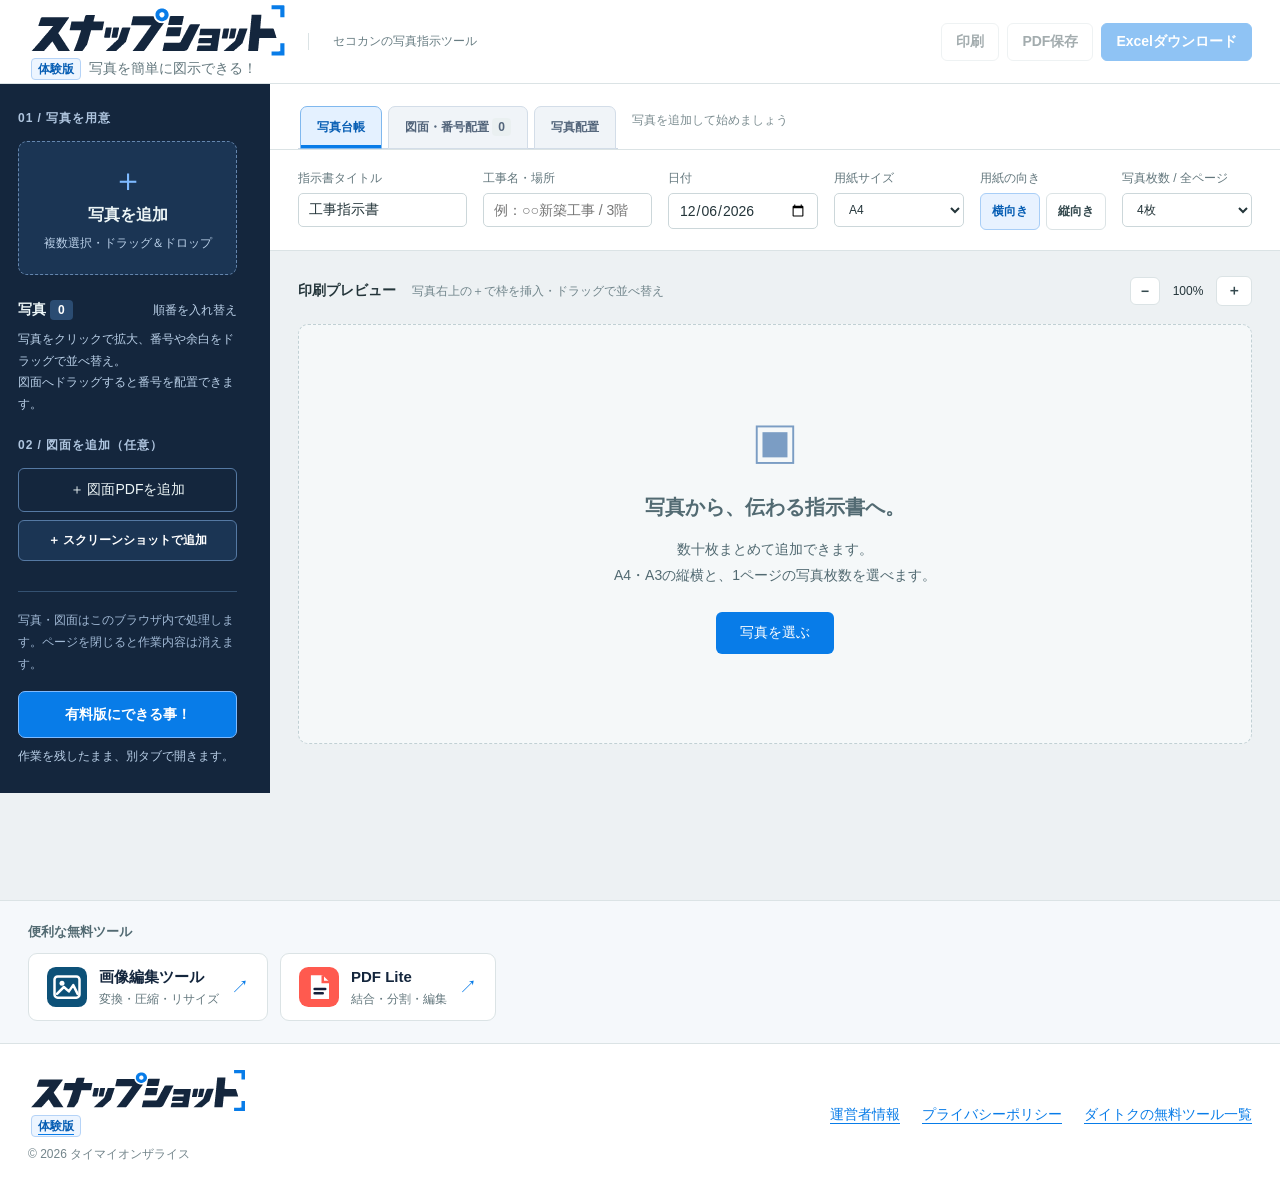
==== commit 0bef2f73: "Match Pro drawing tabs and sidebar photo list in trial" ====
--- a/index.html
+++ b/index.html
@@ -1,8 +1,8 @@
-<!doctype html><html lang="ja"><head><meta charset="UTF-8"><meta name="viewport" content="width=device-width,initial-scale=1"><title>スナップショット体験版 | 写真を簡単に図示できる！</title><meta name="description" content="写真を並べてコメントを記入。図面に写真番号を配置して、現場指示書を印刷・PDF・Excel出力。"><link rel="icon" type="image/svg+xml" href="assets/snapshot-icon.svg?v=20261009"><meta name="theme-color" content="#14263d"><link rel="stylesheet" href="style.css?v=20261117-photo-zoom"><link rel="stylesheet" href="tools-footer.css?v=20261015-tools-links"><link rel="stylesheet" href="shape-fill.css?v=20261016-fill"><script defer src="analytics.js?v=20261031"></script></head><body>
+<!doctype html><html lang="ja"><head><meta charset="UTF-8"><meta name="viewport" content="width=device-width,initial-scale=1"><title>スナップショット体験版 | 写真を簡単に図示できる！</title><meta name="description" content="写真を並べてコメントを記入。図面に写真番号を配置して、現場指示書を印刷・PDF・Excel出力。"><link rel="icon" type="image/svg+xml" href="assets/snapshot-icon.svg?v=20261009"><meta name="theme-color" content="#14263d"><link rel="stylesheet" href="style.css?v=20261123-trial-tabs"><link rel="stylesheet" href="tools-footer.css?v=20261015-tools-links"><link rel="stylesheet" href="shape-fill.css?v=20261016-fill"><script defer src="analytics.js?v=20261031"></script></head><body>
 <header><a class="brand-link" href="index.html" aria-label="スナップショット体験版 ホーム"><span class="brand"><img class="brand-logo" src="assets/snapshot-logo.svg" alt="スナップショット" width="260" height="54"><span class="brand-meta"><span class="trial-badge">体験版</span><small>写真を簡単に図示できる！</small></span></span></a><span class="free">セコカンの写真指示ツール</span><div class="exports"><button id="print">印刷</button><button id="pdf-export">PDF保存</button><button id="excel-export" class="primary">Excelダウンロード</button></div></header>
 <div class="shell"><aside><div class="step-label">01 / 写真を用意</div><label class="upload"><span class="upload-icon">＋</span><strong>写真を追加</strong><small>複数選択・ドラッグ＆ドロップ</small><input id="photos-input" type="file" accept="image/*" multiple></label><div class="sidebar-line"><strong>写真 <span id="photo-count">0</span></strong><span>順番を入れ替え</span></div><p class="hint">写真をクリックで拡大、番号や余白をドラッグで並べ替え。<br>図面へドラッグすると番号を配置できます。</p><div id="photo-list" class="photo-list"></div><div class="step-label drawing-label">02 / 図面を追加（任意）</div><label class="pdf-upload">＋ 図面PDFを追加<input id="pdf-input" type="file" accept="application/pdf,.pdf" multiple></label><button type="button" id="add-screenshot" class="screenshot-import-button">＋ スクリーンショットで追加</button><div id="drawing-list"></div><p class="privacy">写真・図面はこのブラウザ内で処理します。ページを閉じると作業内容は消えます。</p><div class="paid-sidebar"><a class="paid-link" href="paid.html" target="_blank" rel="noopener" aria-label="有料版にできる事！ 別タブで開きます">有料版にできる事！</a><small>作業を残したまま、別タブで開きます。</small></div></aside>
 <main><div class="workspace-top"><div class="tabs"><button class="active" id="tab-photos">写真台帳</button><button id="tab-drawing">図面・番号配置 <span id="drawing-count">0</span></button><button id="tab-placement">写真配置</button></div><span id="summary">写真を追加して始めましょう</span></div>
 <div class="settings"><label>指示書タイトル<input id="title" value="工事指示書" maxlength="80"></label><label>工事名・場所<input id="project" placeholder="例：○○新築工事 / 3階" maxlength="100"></label><label class="date-field">日付<input id="date" type="date"></label><label class="paper-size-field">用紙サイズ<select id="paper-size"><option value="A4" selected>A4</option><option value="A3">A3</option></select></label><div class="orientation"><span>用紙の向き</span><div><button class="active" data-orientation="landscape">横向き</button><button data-orientation="portrait">縦向き</button></div></div><label class="photo-count-field">写真枚数 / 全ページ<select id="photos-per-page"><option value="1">1枚</option><option value="2">2枚</option><option value="3">3枚</option><option value="4" selected>4枚</option><option value="5">5枚</option><option value="6">6枚</option><option value="7">7枚</option><option value="8">8枚</option><option value="9">9枚</option><option value="10">10枚</option><option value="11">11枚</option><option value="12">12枚</option><option value="13">13枚</option><option value="14">14枚</option><option value="15">15枚</option><option value="16">16枚</option><option value="17">17枚</option><option value="18">18枚</option><option value="19">19枚</option><option value="20">20枚</option></select></label></div>
 <section id="photo-workspace"><div class="paper-heading"><strong>印刷プレビュー</strong><span>写真右上の＋で枠を挿入・ドラッグで並べ替え</span><div class="zoom"><button id="zoom-out" aria-label="縮小">−</button><span id="zoom-label">100%</span><button id="zoom-in" aria-label="拡大">＋</button></div></div><div id="papers"></div><section id="comment-summary" class="comment-summary" hidden><div class="comment-summary-title"><h2>写真番号とコメント一覧</h2><span><b id="comment-total">0</b>件 · 印刷・PDF・Excelにも追加されます</span></div><table><thead><tr><th>写真番号</th><th>コメント・指示内容</th><th>配置先図面</th></tr></thead><tbody id="comment-rows"></tbody></table></section></section>
-<section id="drawing-workspace" hidden><div class="drawing-tools"><label>図面<select id="drawing-select"></select></label><button type="button" id="drawing-rename">図面名を変更</button><label>色<input type="color" id="color" value="#e44838"></label><label>線幅<select id="stroke"><option value="3">細</option><option value="6" selected>中</option><option value="12">太</option></select></label><div id="tools"><button class="active" data-tool="select">選択・移動</button><button data-tool="number">写真番号</button><button data-tool="number-pin">番号の先端を伸ばす</button><button data-tool="marker">マーカー</button><button data-tool="line">線</button><button data-tool="rect">四角</button><button data-tool="circle">丸</button><button data-tool="text">文字</button><button data-tool="symbol">記号</button></div><label>矢印の先端<select id="arrow-head-size"><option value="small" selected>小</option><option value="medium">中</option><option value="large">大</option></select></label><button id="number-pin-clear" disabled>番号を丸に戻す</button><label>番号サイズ<select id="number-size"><option value="small" selected>小</option><option value="medium">中</option><option value="large">大</option><option value="xlarge">特大</option></select></label><button id="number-size-all" title="この図面の写真番号をすべて選んだサイズと線幅に変更">番号を一括変更</button><button id="rotate-left" title="図面を左に90度回転">↶ 左90°</button><button id="rotate-right" title="図面を右に90度回転">↷ 右90°</button><button id="undo" title="Ctrl+Z">戻す</button><button id="redo" title="Ctrl+Shift+Z">やり直す</button><button id="delete-annotation">選択を削除</button><div class="zoom"><button id="drawing-zoom-out">−</button><span id="drawing-zoom-label">100%</span><button id="drawing-zoom-in">＋</button></div></div><div class="annotation-options"><span id="shape-fill-options" class="shape-fill-options" hidden><label><input id="shape-fill" type="checkbox"> 塗りつぶし（線と同じ色）</label><label>不透明度 <input id="shape-fill-opacity" type="range" min="0" max="100" value="35" step="1"><output id="shape-fill-opacity-value">35%</output></label></span><label id="line-style-label" hidden>線の種類<select id="line-style"><option value="plain">実線</option><option value="arrow" selected>矢印</option><option value="double-arrow">両矢印</option><option value="dots">両端●</option><option value="dashed">点線</option><option value="dashed-arrow">点線矢印</option></select></label><label id="number-option">写真番号<select id="number-select"></select></label><label id="text-option" hidden>文字<input id="annotation-text" placeholder="ここに文字を入力" maxlength="200"></label><label id="symbol-option" hidden>記号<select id="symbol-select"><option>○</option><option>×</option><option>△</option><option>✓</option><option>！</option></select></label><label id="callout-end-label" hidden>写真の線の先端<select id="callout-end-style"><option value="dot">● 丸</option><option value="arrow">→ 矢印</option><option value="none">─ 端末なし</option></select></label><span id="tool-hint">左の写真を図面へドラッグすると番号を配置できます。</span></div><div id="drawing-container"><div class="empty drawing-empty"><span>▧</span><h2>図面と写真をつなぐ</h2><p>PDFを追加すると、写真番号や注記を図面に配置できます。</p><label class="primary inline-upload">図面PDFを追加<input id="pdf-input-empty" type="file" accept="application/pdf,.pdf" multiple></label></div></div></section>
-</main></div><section class="related-tools" aria-label="便利な無料ツール"><p class="related-tools-title">便利な無料ツール</p><nav aria-label="画像・PDFツール"><a class="related-tool-link" href="https://noguchi092.github.io/image-tools/" target="_blank" rel="noopener" aria-label="画像編集ツールを別タブで開く"><img src="assets/image-tools-icon.svg" alt="" width="40" height="40"><span><strong>画像編集ツール</strong><small>変換・圧縮・リサイズ</small></span><span class="related-tool-arrow" aria-hidden="true">↗</span></a><a class="related-tool-link" href="https://noguchi092.github.io/pdf-lite/" target="_blank" rel="noopener" aria-label="PDFライトを別タブで開く"><img src="assets/pdf-lite-icon.svg" alt="" width="40" height="40"><span><strong>PDF Lite</strong><small>結合・分割・編集</small></span><span class="related-tool-arrow" aria-hidden="true">↗</span></a></nav></section><footer class="site-footer"><div class="footer-brand"><a class="brand-link" href="index.html" aria-label="スナップショット体験版 ホーム"><span class="brand"><img class="brand-logo" src="assets/snapshot-logo.svg" alt="スナップショット" width="220" height="46"><span class="brand-meta"><span class="trial-badge">体験版</span></span></span></a><small>© 2026 タイマイオンザライス</small></div><nav aria-label="フッターメニュー"><a href="operator.html">運営者情報</a><a href="privacy.html">プライバシーポリシー</a><a href="https://daitoku-inc.com/free-tools.html" target="_blank" rel="noopener noreferrer">ダイトクの無料ツール一覧</a></nav></footer><div id="status" role="status" aria-live="polite"></div><div id="busy" hidden><div><span class="spinner"></span><strong id="busy-text">処理中…</strong></div></div><script src="vendor/jszip.min.js"></script><script src="vendor/pdf-lib.min.js"></script><script type="module" src="app.js?v=20261123-photo-placement"></script></body></html>
+<section id="drawing-workspace" hidden><div class="drawing-tools"><select id="drawing-select" hidden aria-hidden="true" tabindex="-1"></select><button type="button" id="drawing-rename">図面名を変更</button><label>色<input type="color" id="color" value="#e44838"></label><label>線幅<select id="stroke"><option value="3">細</option><option value="6" selected>中</option><option value="12">太</option></select></label><div id="tools"><button class="active" data-tool="select">選択・移動</button><button data-tool="number">写真番号</button><button data-tool="number-pin">番号の先端を伸ばす</button><button data-tool="marker">マーカー</button><button data-tool="line">線</button><button data-tool="rect">四角</button><button data-tool="circle">丸</button><button data-tool="text">文字</button><button data-tool="symbol">記号</button></div><label>矢印の先端<select id="arrow-head-size"><option value="small" selected>小</option><option value="medium">中</option><option value="large">大</option></select></label><button id="number-pin-clear" disabled>番号を丸に戻す</button><label>番号サイズ<select id="number-size"><option value="small" selected>小</option><option value="medium">中</option><option value="large">大</option><option value="xlarge">特大</option></select></label><button id="number-size-all" title="この図面の写真番号をすべて選んだサイズと線幅に変更">番号を一括変更</button><button id="rotate-left" title="図面を左に90度回転">↶ 左90°</button><button id="rotate-right" title="図面を右に90度回転">↷ 右90°</button><button id="undo" title="Ctrl+Z">戻す</button><button id="redo" title="Ctrl+Shift+Z">やり直す</button><button id="delete-annotation">選択を削除</button><div class="zoom"><button id="drawing-zoom-out">−</button><span id="drawing-zoom-label">100%</span><button id="drawing-zoom-in">＋</button></div></div><div class="annotation-options"><span id="shape-fill-options" class="shape-fill-options" hidden><label><input id="shape-fill" type="checkbox"> 塗りつぶし（線と同じ色）</label><label>不透明度 <input id="shape-fill-opacity" type="range" min="0" max="100" value="35" step="1"><output id="shape-fill-opacity-value">35%</output></label></span><label id="line-style-label" hidden>線の種類<select id="line-style"><option value="plain">実線</option><option value="arrow" selected>矢印</option><option value="double-arrow">両矢印</option><option value="dots">両端●</option><option value="dashed">点線</option><option value="dashed-arrow">点線矢印</option></select></label><label id="number-option">写真番号<select id="number-select"></select></label><label id="text-option" hidden>文字<input id="annotation-text" placeholder="ここに文字を入力" maxlength="200"></label><label id="symbol-option" hidden>記号<select id="symbol-select"><option>○</option><option>×</option><option>△</option><option>✓</option><option>！</option></select></label><label id="callout-end-label" hidden>写真の線の先端<select id="callout-end-style"><option value="dot">● 丸</option><option value="arrow">→ 矢印</option><option value="none">─ 端末なし</option></select></label><div id="drawing-option"><span>図面</span><div id="drawing-tabs" role="tablist" aria-label="表示する図面"></div></div><span id="tool-hint">左の写真を図面へドラッグすると番号を配置できます。</span></div><div id="drawing-container" role="tabpanel" aria-label="選択中の図面"><div class="empty drawing-empty"><span>▧</span><h2>図面と写真をつなぐ</h2><p>PDFを追加すると、写真番号や注記を図面に配置できます。</p><label class="primary inline-upload">図面PDFを追加<input id="pdf-input-empty" type="file" accept="application/pdf,.pdf" multiple></label></div></div></section>
+</main></div><section class="related-tools" aria-label="便利な無料ツール"><p class="related-tools-title">便利な無料ツール</p><nav aria-label="画像・PDFツール"><a class="related-tool-link" href="https://noguchi092.github.io/image-tools/" target="_blank" rel="noopener" aria-label="画像編集ツールを別タブで開く"><img src="assets/image-tools-icon.svg" alt="" width="40" height="40"><span><strong>画像編集ツール</strong><small>変換・圧縮・リサイズ</small></span><span class="related-tool-arrow" aria-hidden="true">↗</span></a><a class="related-tool-link" href="https://noguchi092.github.io/pdf-lite/" target="_blank" rel="noopener" aria-label="PDFライトを別タブで開く"><img src="assets/pdf-lite-icon.svg" alt="" width="40" height="40"><span><strong>PDF Lite</strong><small>結合・分割・編集</small></span><span class="related-tool-arrow" aria-hidden="true">↗</span></a></nav></section><footer class="site-footer"><div class="footer-brand"><a class="brand-link" href="index.html" aria-label="スナップショット体験版 ホーム"><span class="brand"><img class="brand-logo" src="assets/snapshot-logo.svg" alt="スナップショット" width="220" height="46"><span class="brand-meta"><span class="trial-badge">体験版</span></span></span></a><small>© 2026 タイマイオンザライス</small></div><nav aria-label="フッターメニュー"><a href="operator.html">運営者情報</a><a href="privacy.html">プライバシーポリシー</a><a href="https://daitoku-inc.com/free-tools.html" target="_blank" rel="noopener noreferrer">ダイトクの無料ツール一覧</a></nav></footer><div id="status" role="status" aria-live="polite"></div><div id="busy" hidden><div><span class="spinner"></span><strong id="busy-text">処理中…</strong></div></div><script src="vendor/jszip.min.js"></script><script src="vendor/pdf-lib.min.js"></script><script type="module" src="app.js?v=20261123-trial-tabs"></script></body></html>
--- a/style.css
+++ b/style.css
@@ -113,3 +113,26 @@
 .photo-resize-handle{touch-action:none}.photo-resize-handle:hover rect{fill:#d8eaff;stroke:#064c91}
 
 .photo-editor-zoom{display:flex;gap:8px;align-items:center;flex-wrap:wrap;padding:8px 20px;background:#f3f7fd;font-size:12px}.photo-editor-zoom output{min-width:48px;text-align:center}.photo-editor-zoom span{color:#657b82}.photo-editor .photo-editor-viewport{max-height:65vh;overscroll-behavior:contain}.photo-editor .photo-editor-stage{max-width:none;flex-shrink:0}
+
+/* Photo thumbnails scroll independently so drawing controls stay close. */
+body:not(.pro-dashboard-mode) .shell>aside #photo-list{display:flex;flex-direction:column;flex:0 0 auto;min-height:0;max-height:440px;overflow-y:auto;overflow-x:hidden;overscroll-behavior-y:contain;scrollbar-gutter:stable;scrollbar-color:#6586ae #14263d;padding-right:4px}
+body:not(.pro-dashboard-mode) .shell>aside #photo-list>.thumb{flex-shrink:0}
+body:not(.pro-dashboard-mode) .shell>aside #photo-list:empty{display:none}
+body:not(.pro-dashboard-mode) .shell>aside .drawing-label{margin-top:22px}
+
+
+#drawing-option{display:flex;align-items:center;gap:10px;width:100%;min-width:0}
+#drawing-option>span{flex:none;font-size:12px;color:#53657b}
+#drawing-tabs{display:flex;gap:6px;min-width:0;overflow-x:auto;padding:4px 2px 8px;border-bottom:1px solid #ccd7e4;scrollbar-width:thin}
+#drawing-tabs button{flex:none;max-width:280px;overflow:hidden;text-overflow:ellipsis;border-radius:7px 7px 0 0;font-size:12px;padding:10px 14px;background:#f0f4f8;border-color:#d3dde8}
+#drawing-tabs button.active{color:#075eb4;background:#e4f1ff;border-color:#80b8ee;box-shadow:inset 0 -3px #087ce8}
+#drawing-tabs:empty::after{content:'図面を追加するとここに表示されます';color:#64748b;font-size:12px;padding:8px}
+
+.workspace-top .tabs{display:flex;align-items:flex-end;gap:6px;border-bottom:1px solid #ccd7e4;padding:4px 2px 0;flex-shrink:0}
+.workspace-top .tabs>button{border:1px solid #d3dde8;border-radius:7px 7px 0 0;background:#f0f4f8;color:#53657b;padding:12px 16px;font-size:12px;margin-bottom:-1px}
+.workspace-top .tabs>button:hover{background:#e9f2fc;border-color:#9fc4e8}
+.workspace-top .tabs>button.active{color:#075eb4;background:#e4f1ff;border-color:#80b8ee;box-shadow:inset 0 -3px #087ce8}
+.workspace-top .tabs>button:focus-visible{outline:2px solid #087ce8;outline-offset:2px}
+
+.shell>aside #photo-list{background:#dce7f2;border:1px solid #94abc3;border-radius:9px;padding:8px;max-height:550px;scrollbar-color:#587894 #dce7f2;box-shadow:inset 0 1px 3px #14263d20}.drawing-item.active{background:#254d77;border-radius:5px;outline:1px solid #7ebaff;padding:5px}.drawing-item{padding:5px}#drawing-option{flex:1 1 100%}#drawing-tabs{flex:1}#drawing-select[hidden]{display:none!important}.workspace-top{justify-content:flex-start;gap:14px;flex-wrap:wrap}@media(max-width:720px){.workspace-top>.tabs{max-width:100%;overflow-x:auto}.workspace-top .tabs>button{padding:10px;font-size:12px}}
+.annotation-options{flex-wrap:wrap}#drawing-option{order:-1}.annotation-options label{white-space:nowrap}.shell>aside #photo-list .thumb{grid-template-columns:24px 64px minmax(0,1fr);gap:6px}.shell>aside #photo-list .thumb-actions{flex-wrap:wrap}.shell>aside #photo-list .thumb-name{max-width:100%}@media(max-width:720px){.shell>aside #photo-list .thumb{display:flex;flex-direction:column;align-items:flex-start;min-width:100px}}
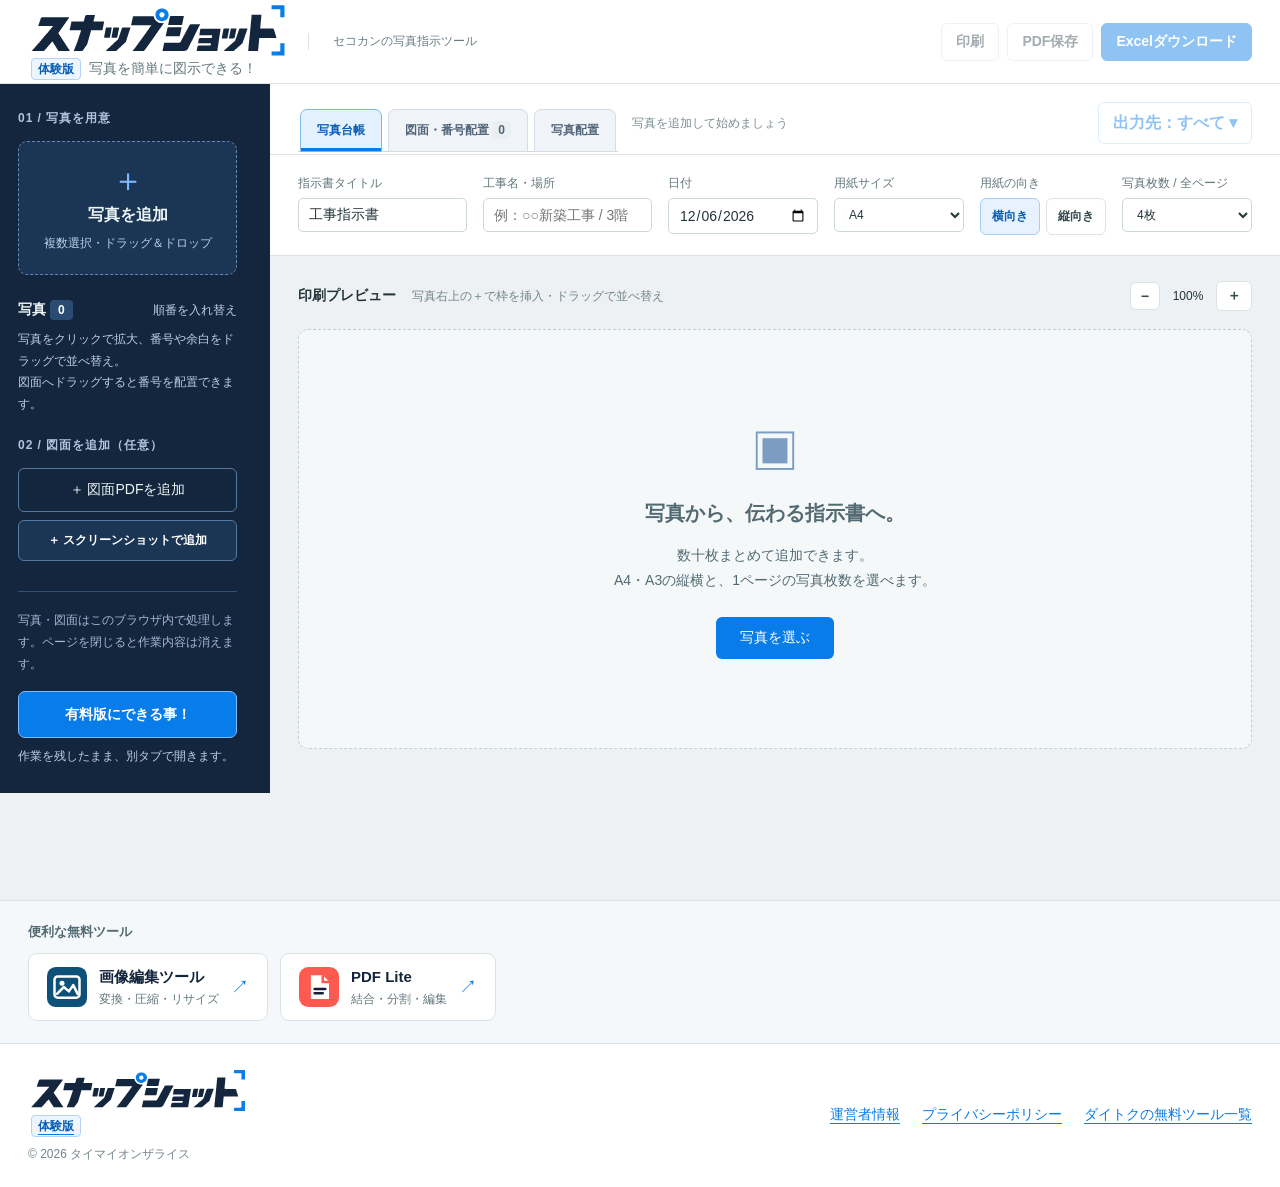
==== commit 0790fb40: "Add trial instruction recipients deadlines and vendor filtered exports" ====
--- a/index.html
+++ b/index.html
@@ -1,8 +1,8 @@
-<!doctype html><html lang="ja"><head><meta charset="UTF-8"><meta name="viewport" content="width=device-width,initial-scale=1"><title>スナップショット体験版 | 写真を簡単に図示できる！</title><meta name="description" content="写真を並べてコメントを記入。図面に写真番号を配置して、現場指示書を印刷・PDF・Excel出力。"><link rel="icon" type="image/svg+xml" href="assets/snapshot-icon.svg?v=20261009"><meta name="theme-color" content="#14263d"><link rel="stylesheet" href="style.css?v=20261123-trial-tabs"><link rel="stylesheet" href="tools-footer.css?v=20261015-tools-links"><link rel="stylesheet" href="shape-fill.css?v=20261016-fill"><script defer src="analytics.js?v=20261031"></script></head><body>
+<!doctype html><html lang="ja"><head><meta charset="UTF-8"><meta name="viewport" content="width=device-width,initial-scale=1"><title>スナップショット体験版 | 写真を簡単に図示できる！</title><meta name="description" content="写真を並べてコメントを記入。図面に写真番号を配置して、現場指示書を印刷・PDF・Excel出力。"><link rel="icon" type="image/svg+xml" href="assets/snapshot-icon.svg?v=20261009"><meta name="theme-color" content="#14263d"><link rel="stylesheet" href="style.css?v=20261123-recipient"><link rel="stylesheet" href="tools-footer.css?v=20261015-tools-links"><link rel="stylesheet" href="shape-fill.css?v=20261016-fill"><script defer src="analytics.js?v=20261031"></script></head><body>
 <header><a class="brand-link" href="index.html" aria-label="スナップショット体験版 ホーム"><span class="brand"><img class="brand-logo" src="assets/snapshot-logo.svg" alt="スナップショット" width="260" height="54"><span class="brand-meta"><span class="trial-badge">体験版</span><small>写真を簡単に図示できる！</small></span></span></a><span class="free">セコカンの写真指示ツール</span><div class="exports"><button id="print">印刷</button><button id="pdf-export">PDF保存</button><button id="excel-export" class="primary">Excelダウンロード</button></div></header>
 <div class="shell"><aside><div class="step-label">01 / 写真を用意</div><label class="upload"><span class="upload-icon">＋</span><strong>写真を追加</strong><small>複数選択・ドラッグ＆ドロップ</small><input id="photos-input" type="file" accept="image/*" multiple></label><div class="sidebar-line"><strong>写真 <span id="photo-count">0</span></strong><span>順番を入れ替え</span></div><p class="hint">写真をクリックで拡大、番号や余白をドラッグで並べ替え。<br>図面へドラッグすると番号を配置できます。</p><div id="photo-list" class="photo-list"></div><div class="step-label drawing-label">02 / 図面を追加（任意）</div><label class="pdf-upload">＋ 図面PDFを追加<input id="pdf-input" type="file" accept="application/pdf,.pdf" multiple></label><button type="button" id="add-screenshot" class="screenshot-import-button">＋ スクリーンショットで追加</button><div id="drawing-list"></div><p class="privacy">写真・図面はこのブラウザ内で処理します。ページを閉じると作業内容は消えます。</p><div class="paid-sidebar"><a class="paid-link" href="paid.html" target="_blank" rel="noopener" aria-label="有料版にできる事！ 別タブで開きます">有料版にできる事！</a><small>作業を残したまま、別タブで開きます。</small></div></aside>
 <main><div class="workspace-top"><div class="tabs"><button class="active" id="tab-photos">写真台帳</button><button id="tab-drawing">図面・番号配置 <span id="drawing-count">0</span></button><button id="tab-placement">写真配置</button></div><span id="summary">写真を追加して始めましょう</span></div>
 <div class="settings"><label>指示書タイトル<input id="title" value="工事指示書" maxlength="80"></label><label>工事名・場所<input id="project" placeholder="例：○○新築工事 / 3階" maxlength="100"></label><label class="date-field">日付<input id="date" type="date"></label><label class="paper-size-field">用紙サイズ<select id="paper-size"><option value="A4" selected>A4</option><option value="A3">A3</option></select></label><div class="orientation"><span>用紙の向き</span><div><button class="active" data-orientation="landscape">横向き</button><button data-orientation="portrait">縦向き</button></div></div><label class="photo-count-field">写真枚数 / 全ページ<select id="photos-per-page"><option value="1">1枚</option><option value="2">2枚</option><option value="3">3枚</option><option value="4" selected>4枚</option><option value="5">5枚</option><option value="6">6枚</option><option value="7">7枚</option><option value="8">8枚</option><option value="9">9枚</option><option value="10">10枚</option><option value="11">11枚</option><option value="12">12枚</option><option value="13">13枚</option><option value="14">14枚</option><option value="15">15枚</option><option value="16">16枚</option><option value="17">17枚</option><option value="18">18枚</option><option value="19">19枚</option><option value="20">20枚</option></select></label></div>
 <section id="photo-workspace"><div class="paper-heading"><strong>印刷プレビュー</strong><span>写真右上の＋で枠を挿入・ドラッグで並べ替え</span><div class="zoom"><button id="zoom-out" aria-label="縮小">−</button><span id="zoom-label">100%</span><button id="zoom-in" aria-label="拡大">＋</button></div></div><div id="papers"></div><section id="comment-summary" class="comment-summary" hidden><div class="comment-summary-title"><h2>写真番号とコメント一覧</h2><span><b id="comment-total">0</b>件 · 印刷・PDF・Excelにも追加されます</span></div><table><thead><tr><th>写真番号</th><th>コメント・指示内容</th><th>配置先図面</th></tr></thead><tbody id="comment-rows"></tbody></table></section></section>
 <section id="drawing-workspace" hidden><div class="drawing-tools"><select id="drawing-select" hidden aria-hidden="true" tabindex="-1"></select><button type="button" id="drawing-rename">図面名を変更</button><label>色<input type="color" id="color" value="#e44838"></label><label>線幅<select id="stroke"><option value="3">細</option><option value="6" selected>中</option><option value="12">太</option></select></label><div id="tools"><button class="active" data-tool="select">選択・移動</button><button data-tool="number">写真番号</button><button data-tool="number-pin">番号の先端を伸ばす</button><button data-tool="marker">マーカー</button><button data-tool="line">線</button><button data-tool="rect">四角</button><button data-tool="circle">丸</button><button data-tool="text">文字</button><button data-tool="symbol">記号</button></div><label>矢印の先端<select id="arrow-head-size"><option value="small" selected>小</option><option value="medium">中</option><option value="large">大</option></select></label><button id="number-pin-clear" disabled>番号を丸に戻す</button><label>番号サイズ<select id="number-size"><option value="small" selected>小</option><option value="medium">中</option><option value="large">大</option><option value="xlarge">特大</option></select></label><button id="number-size-all" title="この図面の写真番号をすべて選んだサイズと線幅に変更">番号を一括変更</button><button id="rotate-left" title="図面を左に90度回転">↶ 左90°</button><button id="rotate-right" title="図面を右に90度回転">↷ 右90°</button><button id="undo" title="Ctrl+Z">戻す</button><button id="redo" title="Ctrl+Shift+Z">やり直す</button><button id="delete-annotation">選択を削除</button><div class="zoom"><button id="drawing-zoom-out">−</button><span id="drawing-zoom-label">100%</span><button id="drawing-zoom-in">＋</button></div></div><div class="annotation-options"><span id="shape-fill-options" class="shape-fill-options" hidden><label><input id="shape-fill" type="checkbox"> 塗りつぶし（線と同じ色）</label><label>不透明度 <input id="shape-fill-opacity" type="range" min="0" max="100" value="35" step="1"><output id="shape-fill-opacity-value">35%</output></label></span><label id="line-style-label" hidden>線の種類<select id="line-style"><option value="plain">実線</option><option value="arrow" selected>矢印</option><option value="double-arrow">両矢印</option><option value="dots">両端●</option><option value="dashed">点線</option><option value="dashed-arrow">点線矢印</option></select></label><label id="number-option">写真番号<select id="number-select"></select></label><label id="text-option" hidden>文字<input id="annotation-text" placeholder="ここに文字を入力" maxlength="200"></label><label id="symbol-option" hidden>記号<select id="symbol-select"><option>○</option><option>×</option><option>△</option><option>✓</option><option>！</option></select></label><label id="callout-end-label" hidden>写真の線の先端<select id="callout-end-style"><option value="dot">● 丸</option><option value="arrow">→ 矢印</option><option value="none">─ 端末なし</option></select></label><div id="drawing-option"><span>図面</span><div id="drawing-tabs" role="tablist" aria-label="表示する図面"></div></div><span id="tool-hint">左の写真を図面へドラッグすると番号を配置できます。</span></div><div id="drawing-container" role="tabpanel" aria-label="選択中の図面"><div class="empty drawing-empty"><span>▧</span><h2>図面と写真をつなぐ</h2><p>PDFを追加すると、写真番号や注記を図面に配置できます。</p><label class="primary inline-upload">図面PDFを追加<input id="pdf-input-empty" type="file" accept="application/pdf,.pdf" multiple></label></div></div></section>
-</main></div><section class="related-tools" aria-label="便利な無料ツール"><p class="related-tools-title">便利な無料ツール</p><nav aria-label="画像・PDFツール"><a class="related-tool-link" href="https://noguchi092.github.io/image-tools/" target="_blank" rel="noopener" aria-label="画像編集ツールを別タブで開く"><img src="assets/image-tools-icon.svg" alt="" width="40" height="40"><span><strong>画像編集ツール</strong><small>変換・圧縮・リサイズ</small></span><span class="related-tool-arrow" aria-hidden="true">↗</span></a><a class="related-tool-link" href="https://noguchi092.github.io/pdf-lite/" target="_blank" rel="noopener" aria-label="PDFライトを別タブで開く"><img src="assets/pdf-lite-icon.svg" alt="" width="40" height="40"><span><strong>PDF Lite</strong><small>結合・分割・編集</small></span><span class="related-tool-arrow" aria-hidden="true">↗</span></a></nav></section><footer class="site-footer"><div class="footer-brand"><a class="brand-link" href="index.html" aria-label="スナップショット体験版 ホーム"><span class="brand"><img class="brand-logo" src="assets/snapshot-logo.svg" alt="スナップショット" width="220" height="46"><span class="brand-meta"><span class="trial-badge">体験版</span></span></span></a><small>© 2026 タイマイオンザライス</small></div><nav aria-label="フッターメニュー"><a href="operator.html">運営者情報</a><a href="privacy.html">プライバシーポリシー</a><a href="https://daitoku-inc.com/free-tools.html" target="_blank" rel="noopener noreferrer">ダイトクの無料ツール一覧</a></nav></footer><div id="status" role="status" aria-live="polite"></div><div id="busy" hidden><div><span class="spinner"></span><strong id="busy-text">処理中…</strong></div></div><script src="vendor/jszip.min.js"></script><script src="vendor/pdf-lib.min.js"></script><script type="module" src="app.js?v=20261123-trial-tabs"></script></body></html>
+</main></div><section class="related-tools" aria-label="便利な無料ツール"><p class="related-tools-title">便利な無料ツール</p><nav aria-label="画像・PDFツール"><a class="related-tool-link" href="https://noguchi092.github.io/image-tools/" target="_blank" rel="noopener" aria-label="画像編集ツールを別タブで開く"><img src="assets/image-tools-icon.svg" alt="" width="40" height="40"><span><strong>画像編集ツール</strong><small>変換・圧縮・リサイズ</small></span><span class="related-tool-arrow" aria-hidden="true">↗</span></a><a class="related-tool-link" href="https://noguchi092.github.io/pdf-lite/" target="_blank" rel="noopener" aria-label="PDFライトを別タブで開く"><img src="assets/pdf-lite-icon.svg" alt="" width="40" height="40"><span><strong>PDF Lite</strong><small>結合・分割・編集</small></span><span class="related-tool-arrow" aria-hidden="true">↗</span></a></nav></section><footer class="site-footer"><div class="footer-brand"><a class="brand-link" href="index.html" aria-label="スナップショット体験版 ホーム"><span class="brand"><img class="brand-logo" src="assets/snapshot-logo.svg" alt="スナップショット" width="220" height="46"><span class="brand-meta"><span class="trial-badge">体験版</span></span></span></a><small>© 2026 タイマイオンザライス</small></div><nav aria-label="フッターメニュー"><a href="operator.html">運営者情報</a><a href="privacy.html">プライバシーポリシー</a><a href="https://daitoku-inc.com/free-tools.html" target="_blank" rel="noopener noreferrer">ダイトクの無料ツール一覧</a></nav></footer><div id="status" role="status" aria-live="polite"></div><div id="busy" hidden><div><span class="spinner"></span><strong id="busy-text">処理中…</strong></div></div><script src="vendor/jszip.min.js"></script><script src="vendor/pdf-lib.min.js"></script><script type="module" src="app.js?v=20261123-recipient"></script></body></html>
--- a/style.css
+++ b/style.css
@@ -136,3 +136,9 @@
 
 .shell>aside #photo-list{background:#dce7f2;border:1px solid #94abc3;border-radius:9px;padding:8px;max-height:550px;scrollbar-color:#587894 #dce7f2;box-shadow:inset 0 1px 3px #14263d20}.drawing-item.active{background:#254d77;border-radius:5px;outline:1px solid #7ebaff;padding:5px}.drawing-item{padding:5px}#drawing-option{flex:1 1 100%}#drawing-tabs{flex:1}#drawing-select[hidden]{display:none!important}.workspace-top{justify-content:flex-start;gap:14px;flex-wrap:wrap}@media(max-width:720px){.workspace-top>.tabs{max-width:100%;overflow-x:auto}.workspace-top .tabs>button{padding:10px;font-size:12px}}
 .annotation-options{flex-wrap:wrap}#drawing-option{order:-1}.annotation-options label{white-space:nowrap}.shell>aside #photo-list .thumb{grid-template-columns:24px 64px minmax(0,1fr);gap:6px}.shell>aside #photo-list .thumb-actions{flex-wrap:wrap}.shell>aside #photo-list .thumb-name{max-width:100%}@media(max-width:720px){.shell>aside #photo-list .thumb{display:flex;flex-direction:column;align-items:flex-start;min-width:100px}}
+
+#recipient-output{max-width:260px;overflow:hidden;text-overflow:ellipsis;white-space:nowrap;color:#087ce8;border-color:#b6d7fa}.recipient-output-dialog{width:min(520px,94vw)}.recipient-output-dialog form{display:flex;flex-direction:column;gap:14px}.recipient-output-choices{display:grid;grid-template-columns:repeat(2,minmax(0,1fr));gap:10px;max-height:40vh;overflow:auto}.recipient-output-choices label,.recipient-output-all{display:flex;align-items:center;gap:8px;padding:10px;border:1px solid #d7e0eb;border-radius:6px;overflow-wrap:anywhere}.recipient-output-dialog input[type=checkbox]{width:18px;height:18px;flex-shrink:0}.recipient-output-count{color:#087ce8;font-weight:bold}.recipient-output-actions{display:flex;justify-content:flex-end;gap:8px}@media(max-width:720px){.workspace-top{flex-wrap:wrap}#recipient-output{max-width:100%}.recipient-output-choices{grid-template-columns:1fr}}
+.recipient-output-dialog .recipient-output-all{display:flex;align-items:center;gap:8px}.recipient-output-dialog input[type=checkbox]{display:inline-block;margin:0}
+#recipient-output{margin-left:auto;margin-bottom:10px;font-size:var(--ui-font-size);line-height:1.4;max-width:260px}
+.paper .photo-cell>.trial-instruction-fields{display:flex;flex-direction:column;gap:6px;overflow:auto;font-size:clamp(9px,1cqw,14px)}.trial-instruction-fields label{display:flex;flex-direction:column;gap:3px}.trial-instruction-fields input,.trial-instruction-fields textarea{font:inherit;width:100%;min-width:0;padding:4px;border:1px solid #ccd7da}.trial-instruction-fields .trial-comment-field{flex:1;min-height:70px}.trial-instruction-fields textarea{flex:1;min-height:50px;resize:none}.recipient-output-dialog{width:min(600px,94vw);border:0;border-radius:10px;padding:24px}.recipient-output-dialog::backdrop{background:#14263db3}#recipient-output{margin-left:auto} .recipient-output-dialog p{font-size:13px;line-height:1.7}
+#comment-rows td:nth-child(2){white-space:pre-wrap}
